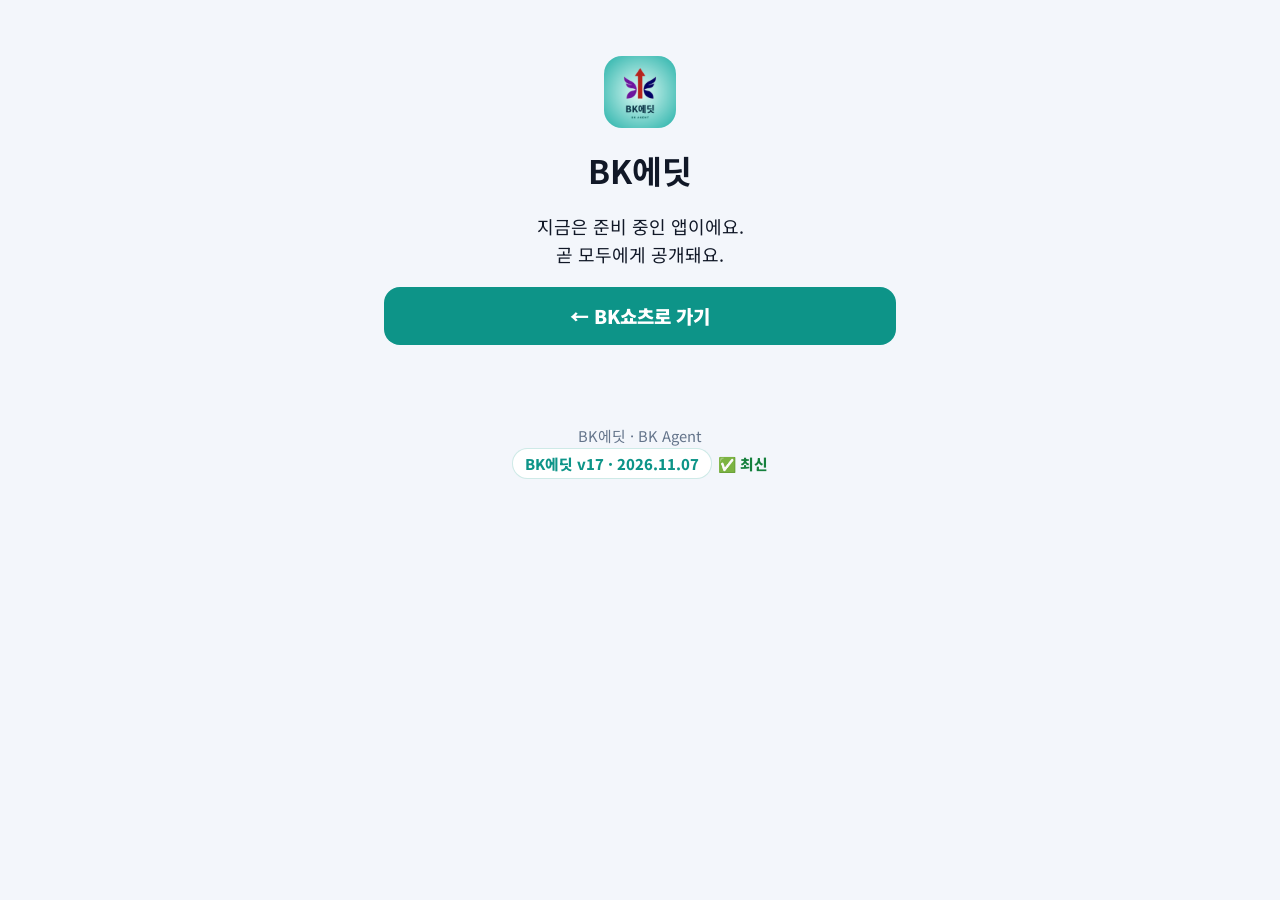
==== index.html @ 19e1c03d "BK에딧 v17: 레퍼런스 요즘 터진 것 · 작은 채널 대박 · 구독자 대비 · 아래 찾기 버튼 · 키는 오른쪽 위 Co-Authored-By: Claude Opus 5.5 <no" ====
<!doctype html>
<html lang="ko">
<head>
<meta charset="utf-8">
<meta name="viewport" content="width=device-width, initial-scale=1, viewport-fit=cover">
<meta name="theme-color" content="#0f9488">
<title>BK에딧</title>
<meta name="description" content="설치 없이 크롬에서 바로 쓰는 웹 영상 편집기 — 편집하기 · 쇼츠 만들기 · 영상 만들기 · 효과 · 자막 · 더빙. 파일은 내 휴대폰에만 있어요.">
<meta property="og:type" content="website">
<meta property="og:site_name" content="BK에딧 · BK Agent">
<meta property="og:title" content="BK에딧 — 설치 없이 크롬에서 바로 쓰는 웹 영상 편집기">
<meta property="og:description" content="편집하기 · 쇼츠 만들기 · 영상 만들기 · 효과 · 자막 · 더빙 — 파일은 내 휴대폰에만">
<meta property="og:url" content="https://bangkeukryul.github.io/bk-edit/">
<meta property="og:image" content="https://bangkeukryul.github.io/bk-edit/og.png">
<meta property="og:image:width" content="1200"><meta property="og:image:height" content="630">
<meta name="twitter:card" content="summary_large_image">
<link rel="manifest" href="manifest.webmanifest">
<link rel="icon" href="icon-192.png" type="image/png">
<link rel="apple-touch-icon" href="apple-touch-icon.png">
<meta name="mobile-web-app-capable" content="yes">
<meta name="apple-mobile-web-app-capable" content="yes">
<link rel="preconnect" href="https://fonts.googleapis.com">
<link rel="preconnect" href="https://fonts.gstatic.com" crossorigin>
<link rel="stylesheet" href="https://fonts.googleapis.com/css2?family=Noto+Sans+KR:wght@400;700;900&family=Black+Han+Sans&family=Jua&family=Gowun+Batang:wght@700&family=Nanum+Pen+Script&family=Gaegu:wght@700&family=Do+Hyeon&display=swap">
<link rel="stylesheet" href="edit.css">
<script>if('serviceWorker' in navigator){var _had=!!navigator.serviceWorker.controller;navigator.serviceWorker.addEventListener('controllerchange',function(){if(_had&&!window._rl){window._rl=1;location.reload()}});window.addEventListener('load',function(){navigator.serviceWorker.register('sw.js',{scope:'./',updateViaCache:'none'}).then(function(r){r.update()}).catch(function(){})})}</script>
<script>/* 🛠 관리자 미리보기 · 약관에 동의한 뒤에만 라이선스 잠금(BK쇼츠 라이선스)을 확인해요. 약관 버전은 terms.js의 TERMS_VER와 같게 */
(function(){var a=false,c=null;try{a=localStorage.getItem('bkAdmin')==='1';c=JSON.parse(localStorage.getItem('bkEditConsent')||'null')}catch(e){}
window.BKE_ADMIN=a;window.BKE_AGREED=!!(c&&c.ver);if(a&&window.BKE_AGREED)window.BK_PROG='shorts';})();</script>
<script src="license.js"></script>
</head>
<body>
<div id="inapp" class="inapp" hidden>⚠️ 지금 <b>앱 안의 브라우저</b>로 열려 있어요. 저장 · 설치가 안 될 수 있어요.<button type="button" id="inappBtn">🌐 크롬으로 열기</button></div>

<!-- 🛠 관리자 전용 안내 -->
<section id="notAdmin" class="page" hidden>
  <div class="hero"><img src="icon-192.png" alt="" width="72" height="72"><h1>BK에딧</h1><p>지금은 준비 중인 앱이에요.<br>곧 모두에게 공개돼요.</p>
  <a class="big pri" href="/bk-shorts/">← BK쇼츠로 가기</a></div>
</section>

<!-- 📜 약관 동의 -->
<section id="consentPage" class="page" hidden><div id="consentBox"></div></section>

<!-- 🏠 첫 화면 -->
<section id="home" class="page" hidden>
  <header class="top"><div class="brand"><img src="icon-192.png" alt="" width="40" height="40"><h1>BK에딧</h1><em>🛠 관리자 미리보기</em></div><a class="ghost" href="/bk-shorts/">BK쇼츠</a></header>
  <p class="lead">무엇을 만들까요?</p>
  <div class="modes">
    <button type="button" class="mode m3" id="newFree"><span class="ic">✂️</span><b>편집하기</b><small>가지고 있는 영상 · 쇼츠를 자르고 붙여 다듬기 · 효과 · 글자 · 더빙</small></button>
    <a class="mode m1" href="shorts/edit.html"><span class="ic">🎵</span><b>쇼츠 만들기</b><small>가지고 있는 사진 · 영상으로 노래 쇼츠 만들기 (1차 편집)</small></a>
    <a class="mode m2" href="video/"><span class="ic">🎬</span><b>영상 만들기</b><small>기사 · 글 · 여러 자료를 넣어 목소리 영상 만들기 (1차 편집)</small></a>
    <a class="mode m4" href="ref.html"><span class="ic">🔎</span><b>레퍼런스 🛠</b><small>잘된 영상 찾기 (유튜브 조회수 순) · 주소 · 후킹 메모 담기 → 영상 만들기에 참고</small></a>
  </div>
  <div class="tabs2"><button type="button" data-t="list" aria-pressed="true">📂 내 프로젝트</button><button type="button" data-t="trash" aria-pressed="false">🗑 휴지통</button></div>
  <div id="projList" class="plist"></div>
  <div class="adminBox">
    <h3>🛠 관리자 메뉴</h3>
    <button type="button" class="big sec" id="driveAll">☁️ 프로젝트 전부 구글 드라이브에 백업</button>
    <label class="big sec filebtn">📂 백업 파일(.bkedit) 열기<input type="file" id="openBackup" accept=".bkedit,application/octet-stream"></label>
    <button type="button" class="big sec" id="reSend">💬 약관 동의 확인 글 다시 보내기</button>
    <button type="button" class="big sec" id="showTerms">📜 이용약관 보기</button>
    <p class="muted small">☁️ 구글 드라이브 백업: 버튼 → 공유 화면에서 <b>Drive</b> → <b>BK백업</b> 폴더 고르기 → 업로드.</p>
    <details class="vbk"><summary>💾 앱 버전 백업 · 관리용 주소</summary>
      <p class="muted small">지금 버전: <b id="adminVer">…</b><br>지금 사이트에 올라가 있는 <b>BK에딧 파일 전체</b>(맨 위 · shorts · video 폴더)를 날짜가 붙은 압축파일 하나로 저장해요. <b>새 파일을 올리기 전에 꼭 한 번</b> 눌러 두세요.</p>
      <label class="ck"><input type="checkbox" id="backupDrive"> ☁️ 바로 구글 드라이브로 보내기 (공유 화면)</label>
      <button type="button" class="big pri" id="backupBtn">💾 지금 버전 백업하기</button>
      <p class="small" id="backupMsg"></p>
      <h4>🔗 관리용 주소 (누르면 복사)</h4>
      <button type="button" class="big sec" data-copy="all">📋 관리용 주소 전체 복사 (카톡 「나와의 채팅」에 저장)</button>
      <div class="two"><button type="button" class="big sec" data-copy="root">① 맨 위 올리기</button><button type="button" class="big sec" data-copy="shorts">② shorts 올리기</button></div>
      <button type="button" class="big sec" data-copy="video">③ video 폴더 올리기 주소</button>
      <p class="small" id="adminCopyMsg"></p>
      <div class="note"><b>🚑 업데이트 후 문제가 생기면 (되돌리기)</b><br>1. 내 파일 → 다운로드에서 문제 생기기 전 날짜의 <b>BK에딧_백업_날짜.zip</b>을 길게 눌러 <b>압축 풀기</b><br>2. 맨 위 파일은 ①, <b>shorts</b> 폴더 안 파일은 ②, <b>video</b> 폴더 안 파일은 ③ 주소에서 choose your files → 모두 선택 → <b>Commit changes</b><br>3. 1~2분 뒤 앱을 닫았다가 두 번 열기</div>
      <button type="button" class="big sec" id="adminOff">🙈 이 휴대폰에서 관리자 메뉴 숨기기</button>
    </details>
  </div>
</section>

<!-- ✂️ 편집 화면 -->
<section id="editor" class="page ed" hidden>
  <header class="etop">
    <button type="button" class="ib" id="edClose" aria-label="내 프로젝트로">←</button>
    <button type="button" class="pname" id="edName">새 프로젝트</button>
    <button type="button" class="ratio" id="edRatio">9:16</button>
    <button type="button" class="exp" id="edExport">💾 만들기</button>
  </header>
  <div class="stage" id="editorStage"><canvas id="pv" width="360" height="640"></canvas></div>
  <div class="ctrl">
    <span class="time"><b id="tNow">0:00.0</b> / <span id="tAll">0:00</span></span>
    <button type="button" class="play" id="edPlay" aria-label="재생">▶</button>
    <div class="ur"><button type="button" class="ib" id="edUndo" aria-label="되돌리기">↩</button><button type="button" class="ib" id="edRedo" aria-label="다시 하기">↪</button></div>
  </div>
  <div class="tlwrap">
    <div class="tl" id="tl"><div class="tlin" id="tlin"></div></div>
    <div class="phead"></div>
    <div class="zoom"><button type="button" id="zOut">－</button><button type="button" id="zIn">＋</button></div>
  </div>
  <nav class="tools" id="tools">
    <button type="button" data-a="add"><span>➕</span>넣기</button>
    <button type="button" data-a="split"><span>✂️</span>분할</button>
    <button type="button" data-a="trim"><span>📐</span>자르기</button>
    <button type="button" data-a="del" class="red"><span>🗑</span>삭제</button>
    <button type="button" data-a="sep"><span>🔊</span>소리 분리</button>
    <button type="button" data-a="audio"><span>🎵</span>오디오</button>
    <button type="button" data-a="fx"><span>✨</span>효과</button>
    <button type="button" data-a="more"><span>⚙️</span>더 보기</button>
  </nav>
  <input type="file" id="addFile" accept="image/*,video/*" multiple hidden>
  <input type="file" id="musFile" accept="audio/*,video/*" hidden>
</section>

<!-- 🎙 더빙 화면 -->
<section id="dub" class="dub" hidden>
  <header class="dtop"><button type="button" class="ib" data-x="close" aria-label="편집으로">←</button><b>🎙 더빙 (영상 보며 녹음)</b></header>
  <div class="dstage" id="dubStage"></div>
  <div class="dbar"><input type="range" id="dubPos" min="0" max="10" step="0.1" value="0" aria-label="녹음 위치"><div class="drow"><span id="dubRange"></span></div>
    <div class="dbtn"><button type="button" data-x="start">▶ 여기서 시작</button><button type="button" data-x="end">■ 여기서 끝</button><button type="button" data-x="noend">끝 없음</button></div></div>
  <div class="dscript" id="dubScript"></div>
  <div class="dctl">
    <button type="button" class="big rec" id="dubGo" data-x="go">● 녹음 시작 (3 · 2 · 1)</button>
    <button type="button" class="big rec" id="dubStop" data-x="stop" hidden>■ 멈추고 넣기</button>
    <div id="dubAfter" class="three" hidden><button type="button" data-x="listen">▶ 같이 들어보기</button><button type="button" data-x="again">🔄 다시 녹음</button><button type="button" data-x="ok" class="ok2">✅ 좋아요</button></div>
    <details class="dset"><summary>⚙️ 대본 · 소리 설정</summary>
      <button type="button" class="big sec" data-x="script">📜 대본 쓰기 / 고치기</button>
      <div id="dubTxtBox" hidden><textarea id="dubTxt" placeholder="읽을 대본을 줄마다 써 넣으세요 · 🎤를 누르고 말하면 글씨로 써져요"></textarea>
        <div style="display:flex;gap:8px;align-items:center;margin-top:6px"><button type="button" class="bkk-mic" id="dubMic">🎤 말로 쓰기</button><small class="muted">한 문장 말하고 쉬면 다음 줄 · 틀린 글자는 손으로 고쳐요</small></div><div class="bkk-live" id="dubLive"></div></div>
      <h4>대본 넘어가는 빠르기</h4><div class="chips" id="dubSpd"></div>
      <h4>녹음하는 동안 영상 원래 소리 <small>(이어폰을 끼면 가장 깨끗해요)</small></h4><div class="chips" id="dubMon"></div>
      <h4>넣은 뒤, 목소리 나올 때 다른 소리(영상 · 음악)</h4><div class="chips" id="dubDuck"></div>
      <div id="dubLvRow"><h4>줄이는 정도</h4><div class="chips" id="dubLv"></div></div>
      <h4>⏱ 녹음 당기기 (휴대폰은 녹음이 조금 늦게 들어가요)</h4><div class="chips" id="dubLat"></div>
    </details>
  </div>
  <div class="dcd" id="dubCd" hidden></div>
</section>

<!-- 아래에서 올라오는 판 -->
<div class="dim" id="dim" hidden></div>
<div class="sheet" id="sheet" hidden><div class="shead"><b id="shTitle"></b><button type="button" class="ok" id="shOk" aria-label="닫기">✓</button></div><div class="sbody" id="shBody"></div></div>
<div class="busy" id="busy" hidden><div><div class="spin"></div><p id="busyMsg">잠시만요…</p><div class="bar"><i id="busyBar"></i></div><button type="button" class="sec" id="busyCancel" hidden>그만하기</button></div></div>
<div class="toast" id="toast" hidden></div>

<footer class="foot" id="bkFoot"><span class="footName">BK에딧 · BK Agent</span>
<!--BKVER--><style>.bkv{text-align:center;margin:0 0 18px;font-size:.82rem;color:#64748b;line-height:1.6}.bkv>.bkv-n{display:inline-block;padding:3px 12px;border-radius:999px;background:#fff;border:1.5px solid #0d948833;color:#0d9488;font-weight:800}.bkv-ok{color:#15803d;font-weight:800;margin-left:6px}.bkv-warn{display:block;color:#b45309;font-weight:800;margin-top:4px}#bkVerUp{display:block;width:auto!important;margin:8px auto 0!important;padding:10px 16px!important;border-radius:12px!important;border:0!important;background:#0d9488!important;color:#fff!important;font-weight:800!important;font-size:.92rem!important}#bkVerLog{text-align:left;margin:12px auto 0;max-width:640px;background:#fff;border:2px dashed #f59e0b;border-radius:14px;padding:10px 14px;color:#334155}#bkVerLog summary{cursor:pointer;font-weight:800;color:#92400e}.bkv-e{border-top:1px solid #f1f5f9;padding:8px 0 2px;margin-top:8px}.bkv-e b{color:#0d9488}.bkv-e span{color:#94a3b8;font-size:.78rem}.bkv-e ul{margin:4px 0 0;padding-left:18px}.bkv-e li{margin:2px 0}.bkv-new b{background:#fef3c7;padding:0 6px;border-radius:6px}</style><div class="bkv" id="bkVer"><span class="bkv-n">BK에딧 v17 · 2026.11.07</span><span id="bkVerSt"></span><details id="bkVerLog" hidden></details></div><script>(function(){var V={"v": "17", "prefix": "bk-editapp-", "always": false, "log": [["17", "2026.11.07", ["🔥 「요즘 터진 것」(최근 1주 · 하루 조회수 순) · 🐣 「작은 채널 대박」 한 번에 맞추기 단추", "↕ 순서에 🚀 하루 조회수 순 · 🔥 구독자 대비 터진 순 추가 · 결과에 👥 구독자 · 🔥 구독자의 몇 배 · 📈 하루 조회수 표시", "🔧 더 좁히기 → 📺 채널 크기 (구독자 10만 · 1만 이하)", "🔎 조건 맨 아래에 크고 색 있는 「이 조건으로 찾기」 버튼 · 🔑 검색 키 바꾸기는 오른쪽 위 작은 열쇠로", "🌏 레퍼런스 찾기에 「나라」 추가: 🇰🇷 한국만(제목 한글 · 한국어 영상만 보여 줘요) · 모두 · 🌍 외국만", "🔑 검색 키를 바꾸면 🔋 남은 점수가 10,000점부터 다시 세져요 (키마다 따로)", "🔋 레퍼런스: 키 잠금 등으로 검색이 막혔을 때는 남은 점수를 줄이지 않아요 (구글이 검색을 받아 준 뒤에만 세기)"]], ["16", "2026.11.06", ["🔎 레퍼런스 (첫 화면 4번째 · 🛠): 유튜브에서 잘된 영상 찾기 — 쇼츠만 · 기간 · 최소 조회수(10만 · 100만 · 1000만) · 조회수 많은 순 · 앱 안에서 ▶ 보기 · 📌 담기", "🔑 유튜브 검색 키는 이 휴대폰에만 저장 (하루 약 100번 무료) · 틱톡 · 인스타는 검색어로 그 앱 열기", "📌 내 레퍼런스: 주소 붙여넣기로 담기 · 🪝 후킹 · 💬 자막 · 🎵 음악 등 메모 · 🎬 이걸로 만들기 → 영상 만들기 「참고 영상」에 링크 · 메모가 들어가요", "🔋 오늘 남은 무료 점수 막대 (남은 점수 · 검색 횟수 · 더 할 수 있는 횟수) · 버튼에 쓰는 점수 표시 · 많이 쓰면 알림", "🔎 결과는 10개씩 · 아래 1 · 2 · 3 쪽 넘기기 (점수 안 듦) · 조건에 맞는 게 적으면 한 번만 더 자동으로 찾기", "▶ 그림 · 제목을 누르면 바로 재생 · 「↗ 유튜브」 한 번에 유튜브로", "🎯 사람 따라가기 (✨ 효과 → 글자 · 스티커 · 가리기): 사람을 네모로 고르면 글자 · 스티커 · 모자이크가 그 사람을 따라다녀요 · 놓치면 「여기서 다시 잡기」"]], ["15", "2026.11.06", ["🎬 영상 만들기 주제 줄: 주제는 위 한 줄 · 「✏️ 주제 바꾸기」 「🔄 새로 시작」 버튼은 같은 크기로 나란히", "🧹 자료 메모 지우기 버튼 추가", "🔄 새로 시작하면 자료 메모 · 쓰던 내용(지난번에 쓰던 내용이 있어요)까지 확실히 지우기"]], ["14", "2026.11.06", ["📂 내 프로젝트 더 보기 판: 한 쪽에 10개씩 · 아래 1 · 2 · 3 쪽 번호로 넘기기 (찾기도 함께)", "🎵 쇼츠 만들기 ➕ 자료 넣기를 영상 만들기처럼 4가지만: 📷 사진 · 영상 / 📁 내 파일 / 📥 내 보관함 / ✍️ 글 넣기"]], ["13", "2026.11.06", ["📂 내 프로젝트는 4개만 보이고, 나머지는 「📂 나머지 N개 더 보기 ▸」 판에서 (이름으로 찾기 · 열기 · 🗑)", "🎵 쇼츠 만들기 첫 화면: 「어떤 영상」 · 「화면」을 옆으로 밀지 않고 한 줄 + 바꾸기 ▸ → 고르기 판"]], ["12", "2026.11.06", ["📏 영상 만들기 세로 길이 줄이기 — 분량 · 장면 길이 · 자막 위치 등은 제목 위 · 버튼은 가로 한 줄 · 안내는 한 줄 (「30초 = 8초 × 4장면 · 대본 약 200자」)", "🎵 배경음악 · 💬 자막 스타일 · 🎨 화면 스타일은 「지금 고른 것 한 줄 + 바꾸기 ▸」 → 아래에서 올라오는 판에서 고르기", "꾸미기에서 쓰지 않는 채널 이름 띠 · 출처 칸 숨기기"]], ["11", "2026.11.06", ["🔄 영상 만들기 「새로 시작」 — 예전 주제 · 자료 · 자료 메모 · AI 답 · 대본 · 장면 카드 · 장면 사진 · 넣은 영상 · 목소리를 한 번에 지우고 새 자료로 시작 (첫 화면 · 대본 탭 · ⋮ 메뉴)", "보관함 · 화면 스타일 · 장면 길이 · 분량 · 라이선스는 그대로"]], ["10", "2026.11.06", ["↗ Flow 열기: BK에딧 안의 작은 창이 아니라 크롬 앱으로 따로 열려요 → 화면 나누기(Flow 위 · BK에딧 아래)가 돼요", "📷 화면 스타일 기본을 실사로 — 이미지 프롬프트가 「진짜 사진처럼 · 그림 · 만화 · 3D 아님」으로 시작해요 · 대본 탭에서 스타일을 바꿀 수 있어요"]], ["9", "2026.11.06", ["⏱ 장면 길이에 15초 · 30초(Kling) 추가 — 「60초 = 30초 × 2장면」처럼 나누고, 요청서가 한 장면 안에서 여러 동작 · 대사가 이어지게 써 달라고 해요", "15 · 30초를 고르면 영상 AI가 Kling으로 바뀌고 「↗ Kling 열기」 버튼이 돼요 (8초 이하는 Flow)"]], ["8", "2026.11.06", ["🎞 영상 클립 탭을 「장면 보드」로 새로 — 장면 카드마다 대사 · 설명 · 사진 · 📋 이미지 프롬프트 · 📋 영상 프롬프트+대사 · ✅ 복사 표시", "↗ Flow 열기(크롬 새 창) + 화면 나누기 안내(Flow 위 · BK에딧 아래) + 큰 「📋 다음 복사」(기준 이미지 → 장면 이미지 → 장면 영상 순서)", "📥 내려받은 장면 사진 · 영상을 한꺼번에 가져오기 — 내려받은 순서대로 장면에 들어가고 보관함에도 담겨요 · 🖼 사진 복사(Flow에 붙여넣기)", "🛠 더 보기: 🧩 스토리보드 한 장 칸 나누기 · 클립보드에 차례로 담기 · 영상 AI · 화면 스타일", "AI 요청서: 장면마다 이미지 프롬프트 · 영상(움직임) 프롬프트 · 대사 + 기준 이미지 · 정리하면 영상 클립 탭으로 바로", "출처 · 확인 필요 경고 빼기 · 클립이 없을 땐 위 미리보기를 작게"]], ["7", "2026.11.06", ["🎬 영상 만들기 순서를 장면 중심으로: 대본·장면 → 영상 클립 → 소리 → 꾸미기 → 만들기", "📝 대본·장면: 분량 + 장면 길이(6 · 8 · 10초)를 고르면 「60초 = 8초 × 8장면」 · AI가 장면마다 대사 · 화면 설명 · 영상 프롬프트를 줘요 → 정리하기 한 번에 대본 + 장면 카드", "🎞 영상 클립: 장면 카드마다 프롬프트 복사(🗣 대사 포함 복사도) → Flow에서 만든 클립 넣기 · 여러 개 한꺼번에", "🔊 소리: 🎬 Flow 소리 그대로 / 🎙 내 목소리로 더빙 / 🔀 섞기(클립 소리 작게) · 내 목소리 등록은 ⚙️ 더 보기 안으로", "🎞 참고 영상(선택): 영상 · 링크 · 따라 할 점 → 요청서에 「형식만 참고 · 새로 만들기」 · 장면 모아보기 그림도 함께 보내기"]], ["6", "2026.11.06", ["🎬 영상 만들기 첫 화면: ① 「➕ 주제 고르기」(주제가 한눈에 · ✍️ 직접 입력하기) → ② 「➕ 자료 넣기」 → ✅ 선택 완료", "➕ 자료 넣기는 4가지만: 📷 사진 · 영상 / 📁 내 파일 / 📥 내 보관함 / ✍️ 글 넣기", "대본 탭: 📎 넣은 자료(사진 · 글) 보여 주기 → ⏱ 몇 초짜리로 → 🤖 AI에게 보내기 (요청서 + 사진을 공유 화면으로 한 번에)", "대본 탭에서 소재 · 분량 중복 · 채널 이름 · 첫 인사 · 출처 · 좋아요와 구독 빼기"]], ["5", "2026.11.06", ["🔧 업데이트 뒤 약관 동의 화면이 계속 다시 나오던 문제 고침 — 한 번 동의하면 바로 시작돼요 (약관 내용이 바뀔 때만 한 번 다시 물어봐요)", "🔧 업데이트할 때 새 파일과 예전 파일이 섞이지 않게 (항상 새 파일 확인)"]], ["4", "2026.11.06", ["➕ 넣기: 📷 갤러리 · 📁 내 파일 · 📥 내 보관함 중에서 고르기 · 고르면 「📥 보관함에도 담아 둘까요?」 (다음부터 묻지 않기 · ⚙️ 더 보기에서 바꾸기) · 보관함에서 빼기", "🔗 카톡 · 문자로 주소를 보내면 BK에딧 아이콘 · 소개 · QR이 들어간 그림 카드가 떠요","🎤 말로 쓰기: 더빙 대본 · 영상 만들기 대본 · 글 넣기에서 말하면 글씨로 써져요 (약관에 안내 추가 → 한 번 다시 동의)", "🎵 쇼츠 만들기 · 🎬 영상 만들기 첫 화면을 단순하게 — 미리보기 없이 「어떤 영상」 + 큰 「➕ 자료 넣기」(사진 · 영상 · 📰 스크랩 · ✍️ 글 · 😂 웃긴 말 · 🎵 노래) + 「✅ 선택 완료」", "✍️ 글 넣기: 자막으로 · 글 화면으로 / 😂 웃긴 말: 줄마다 예능 자막 / 📰 스크랩: 전체 보이기로", "편집 화면은 BK에딧 편집하기처럼 — 위 한 줄 · 작은 미리보기 · 큰 글씨 · 큰 버튼 (기능은 그대로)"]], ["3", "2026.11.06", ["🛠 관리자 메뉴에 💾 지금 버전 백업하기 — 사이트에 올라간 BK에딧 파일 전체(맨 위 · shorts · video)를 날짜 붙은 zip으로 저장 · 구글 드라이브로 바로 보내기 · 되돌리는 방법 안내", "🔗 관리용 주소(올리기 주소 3개 · 저장소 · 관리자 켜기) 누르면 복사", "맨 아래 「BK에딧 · BK Agent」를 3초 안에 7번 누르면 관리자 메뉴 켜기 · 끄기"]], ["2", "2026.11.06", ["🏠 첫 화면 순서 · 이름: ✂️ 편집하기 → 🎵 쇼츠 만들기 → 🎬 영상 만들기", "🎵 쇼츠 만들기 · 🎬 영상 만들기를 BK에딧 안에 따로 (1차 편집) — BK쇼츠 · BK영상 앱과 저장 공간도 따로라 서로 덮어쓰지 않아요", "🎵 쇼츠 만들기 시작: ① 사진 · 동영상 먼저 넣기 → ② 어떤 영상 → 「✅ 선택 완료 → 편집하기」", "✂️ 1차 편집 다 하면 「최종 편집하러 가기」 → BK에딧 편집하기로 바로 (다시 보내면 「영상만 바꾸기」 · 효과 · 글자는 그대로)", "✨ 효과: 🔤 글자 13가지 · 😀 스티커 · 화면 효과 · 🎨 색감 · 🔀 장면 전환 · 🔔 효과음 · 🫥 모자이크 (화면에서 끌어 옮기기)", "🎙 더빙 화면: 위에 영상 · 구간 막대 · 가운데 대본(노랗게 표시) · 영상과 녹음이 같이 시작 · 녹음 당기기 보정", "🔉 목소리 나올 때 다른 소리: 그대로 · 줄이기 · 끄기 · 영상 소리 전부 끄기", "◁ 뒤로 가기 · ← : 고친 것이 있으면 「저장하고 나가기 / 저장 안 하고 나가기 / 계속 편집」 물어보기 · 첫 화면에서는 「끌까요?」"]], ["1", "2026.11.06", ["🛠 BK에딧 처음 만듦 (관리자 미리보기) — 🎵 노래 쇼츠 · 🎙 목소리 영상 · ✂️ 자유 편집을 한 앱에서", "📜 이용약관 동의 화면 — 모두 동의 · [필수] 이용약관 · [필수] 동의 기록 보관 · 확인 코드 · 💬 동의 확인 글 보내기", "✂️ 자유 편집: 크고 단순한 화면 · 아래 큰 버튼(분할 · 자르기 · 삭제 · 소리 분리 · 오디오 · 글자) · 되돌리기", "🔊 영상 소리 분리 · 🎧 소리 추출(WAV 저장) · 🎙 녹음(대본 띄우기) · 🎵 음악 넣기", "📂 내 프로젝트 여러 개 · 🗑 휴지통 · 💾 백업 파일(.bkedit) 저장 · 열기 · ☁️ 구글 드라이브로 백업", "📱 화면 비율 바로 바꾸기(세로 · 가로 · 정사각) · 💾 MP4 영상 만들기"]]]};
function $(i){return document.getElementById(i)}
var adm=function(){try{return V.always||localStorage.getItem('bkAdmin')==='1'}catch(e){return !!V.always}};
var box=$('bkVer'),st=$('bkVerSt'),lg=$('bkVerLog');
function esc(s){return String(s).replace(/[&<>"]/g,function(c){return{'&':'&amp;','<':'&lt;','>':'&gt;','"':'&quot;'}[c]})}
lg.innerHTML='<summary>🛠 업데이트 기록 (관리자만 보여요)</summary>'+V.log.map(function(e,i){return '<div class="bkv-e'+(i?'':' bkv-new')+'"><b>v'+esc(e[0])+'</b> <span>'+esc(e[1])+(i?'':' · 지금 버전')+'</span><ul>'+e[2].map(function(x){return '<li>'+esc(x)+'</li>'}).join('')+'</ul></div>'}).join('');
function showLog(){lg.hidden=!adm()}
showLog();window.addEventListener('load',showLog);var f=$('bkFoot');if(f)f.addEventListener('click',function(){setTimeout(showLog,300)});
if(!navigator.onLine||!window.fetch)return;
fetch('sw.js?v='+Date.now(),{cache:'no-store'}).then(function(r){return r.ok?r.text():''}).then(function(t){
 var m=t.match(/-v(\d+)['"]/);if(!m)return;var s=+m[1],me=+V.v;
 if(s===me){st.textContent='✅ 최신';st.className='bkv-ok';return}
 if(s>me){st.innerHTML='<button type="button" id="bkVerUp">🔄 새 버전 v'+s+' 있어요 · 눌러서 업데이트</button>';
  $('bkVerUp').addEventListener('click',function(){this.textContent='⏳ 업데이트 중…';
   var p=[];try{p.push(caches.keys().then(function(ks){return Promise.all(ks.filter(function(k){return k.indexOf(V.prefix)===0}).map(function(k){return caches.delete(k)}))}))}catch(e){}
   if(navigator.serviceWorker)p.push(navigator.serviceWorker.getRegistration().then(function(g){return g&&g.update()}).catch(function(){}));
   Promise.all(p).then(function(){location.reload()},function(){location.reload()})});return}
 if(adm()){st.textContent='⚠️ sw.js가 v'+s+'예요 (화면은 v'+me+') · sw.js도 올려 주세요';st.className='bkv-warn'}
}).catch(function(){});
})();</script><!--/BKVER-->
</footer>
<script src="mp4mux.js"></script>
<script src="terms.js"></script>
<script>window.BKE_BASE="";</script>
<script src="fx.js"></script>
<script src="shorts/lib.js"></script>
<script src="bkkit.js"></script>
<script src="edit.js"></script>
<script src="admin.js"></script>
</body>
</html>
---- edit.css ----
/* BK스토리 — 크고 단순하게 (휴대폰 360~412px 기준) */
:root{--pri:#0d9488;--pri2:#7c3aed;--ink:#111827;--mut:#64748b;--bg:#f3f6fb;--card:#fff;--line:#dbe3ef;--red:#dc2626;--ed:#111318;--ed2:#1c2029}
*{box-sizing:border-box}
html,body{margin:0;background:var(--bg);color:var(--ink);font:18px/1.55 "Noto Sans KR",system-ui,-apple-system,"Apple SD Gothic Neo",sans-serif;-webkit-text-size-adjust:100%}
body{padding-bottom:env(safe-area-inset-bottom)}
button,input,select,textarea{font:inherit;color:inherit}
button{cursor:pointer;-webkit-tap-highlight-color:transparent}
[hidden]{display:none!important}
.muted{color:var(--mut)}.small{font-size:.86rem}.mono{font-family:ui-monospace,Menlo,monospace;letter-spacing:.04em}
.page{max-width:560px;margin:0 auto;padding:16px}
.inapp{position:sticky;top:0;z-index:50;background:#fef3c7;border-bottom:2px solid #f59e0b;padding:10px 16px;font-weight:700;color:#78350f;font-size:.95rem}
.inapp button{display:block;width:100%;margin-top:6px;padding:12px;border:0;border-radius:12px;background:#174782;color:#fff;font-weight:900}

/* 버튼 */
.big{display:block;width:100%;min-height:58px;margin:10px 0 0;padding:14px 16px;border-radius:16px;border:0;font-weight:900;font-size:1.05rem;text-align:center;text-decoration:none}
.pri{background:var(--pri);color:#fff}
.sec{background:#e8eef8;color:#174782}
.kk{background:#fee500;color:#191919}
.big:disabled{opacity:.45}
.ghost{white-space:nowrap;padding:10px 14px;border-radius:999px;border:1.5px solid var(--line);background:#fff;color:#174782;font-weight:800;text-decoration:none;font-size:.9rem}
.link{border:0;background:none;color:var(--mut);text-decoration:underline;font-size:.9rem;padding:6px}
.filebtn{position:relative;overflow:hidden;cursor:pointer}
.filebtn input{position:absolute;inset:0;opacity:0;cursor:pointer}
.ok{color:#059669;font-weight:800;text-align:center;min-height:1.4em}

/* 첫 화면 */
.hero{text-align:center;padding:40px 8px}.hero img{border-radius:18px}.hero h1{margin:10px 0 4px;font-size:1.8rem}
.top{display:flex;align-items:center;justify-content:space-between;gap:8px}
.brand{display:flex;align-items:center;gap:8px;flex-wrap:wrap}.brand img{border-radius:10px}
.brand h1{margin:0;font-size:1.5rem;font-weight:900}.brand em{font-style:normal;font-size:.72rem;background:#fef3c7;color:#92400e;border-radius:999px;padding:2px 8px;font-weight:800}
.lead{font-size:1.25rem;font-weight:900;margin:18px 0 8px}
.modes{display:grid;gap:10px}
.mode{display:grid;grid-template-columns:62px 1fr;grid-template-rows:auto auto;align-items:center;column-gap:10px;padding:16px;border-radius:20px;border:0;text-align:left;text-decoration:none;color:#fff;min-height:96px;box-shadow:0 6px 18px #0d948822}
.mode .ic{grid-row:1/3;font-size:2.3rem;text-align:center}
.mode b{font-size:1.3rem}.mode small{opacity:.92;font-size:.92rem;line-height:1.4}
.m1{background:linear-gradient(135deg,#ec4899,#f97316)}.m2{background:linear-gradient(135deg,#0ea5e9,#0d9488)}.m3{background:linear-gradient(135deg,#14b8a6,#0e7490)}
.tabs2{display:grid;grid-template-columns:1fr 1fr;gap:8px;margin:22px 0 6px}
.tabs2 button{min-height:52px;border-radius:14px;border:1.5px solid var(--line);background:#fff;font-weight:900;color:#174782}
.tabs2 button[aria-pressed=true]{background:#174782;color:#fff;border-color:#174782}
.plist{display:grid;gap:10px}
.pc{display:grid;grid-template-columns:84px 1fr;gap:12px;align-items:center;background:var(--card);border:1px solid var(--line);border-radius:18px;padding:10px}
.pc .th{width:84px;height:84px;border-radius:14px;background:#0f172a center/cover no-repeat;position:relative}
.pc .th i{position:absolute;right:4px;bottom:4px;background:#000a;color:#fff;font-style:normal;font-size:.72rem;padding:0 6px;border-radius:6px}
.pc h3{margin:0;font-size:1.08rem;word-break:break-all}.pc p{margin:2px 0 6px;color:var(--mut);font-size:.84rem}
.pc .acts{display:flex;flex-wrap:wrap;gap:6px}
.pc .acts button{min-height:42px;padding:6px 12px;border-radius:12px;border:0;background:#e8eef8;color:#174782;font-weight:800;font-size:.9rem}
.pc .acts .pri{background:var(--pri);color:#fff}.pc .acts .red{background:#fff1f2;color:var(--red)}
.empty{text-align:center;color:var(--mut);padding:24px 8px;background:#fff;border:1.5px dashed var(--line);border-radius:18px}
.adminBox{margin-top:26px;padding:14px;border:2px dashed #f59e0b;border-radius:18px;background:#fffbeb}
.adminBox h3{margin:0 0 4px}
.foot{text-align:center;color:var(--mut);font-size:.82rem;padding:24px 12px 30px}

/* 약관 */
.consent h2{font-size:1.5rem;margin:8px 0 4px}
.ck{display:flex;align-items:center;gap:10px;min-height:52px;font-weight:700}
.ck input{width:26px;height:26px;accent-color:var(--pri);flex:none}
.ck.all{background:#fff;border:2px solid var(--pri);border-radius:16px;padding:6px 14px;margin:14px 0 6px;font-size:1.1rem}
.ckrow{display:flex;align-items:center;justify-content:space-between;gap:6px;border-bottom:1px solid var(--line);padding:0 4px}
.req{color:var(--pri);font-weight:900}
.tbox{max-height:300px;overflow:auto;background:#f8fafc;border:1px solid var(--line);border-radius:14px;padding:6px 14px;margin:6px 0;font-size:.92rem}
.tdoc h4{margin:8px 0}.tdoc h4 small{color:var(--mut);font-weight:600}.tdoc p{margin:8px 0}
.field{display:block;font-weight:800;margin:16px 0 6px}.field small{color:var(--mut);font-weight:600}
input[type=text],input[type=number],textarea,select{width:100%;min-height:54px;padding:12px 14px;border:1.5px solid var(--line);border-radius:14px;background:#fff;font-size:1.05rem}
textarea{min-height:110px;resize:vertical}
.cbox{background:#fff;border:2px solid #86efac;border-radius:16px;padding:12px 14px;margin:12px 0;line-height:1.9}

/* ═════ 편집 화면 (어두운 바탕) ═════ */
.ed{max-width:none;padding:0;background:var(--ed);color:#fff;height:100vh;height:100dvh;display:flex;flex-direction:column;overflow:hidden}
.ed>*{flex:none}
body.editing{background:var(--ed)}body.editing .foot{display:none}
.etop{display:grid;grid-template-columns:52px 1fr auto auto;gap:8px;align-items:center;padding:8px 10px;padding-top:calc(8px + env(safe-area-inset-top))}
.ib{min-width:52px;min-height:52px;border-radius:14px;border:0;background:var(--ed2);color:#fff;font-size:1.35rem;font-weight:900}
.ib:disabled{opacity:.35}
.pname{min-height:52px;border:0;background:none;color:#fff;font-weight:900;font-size:1.05rem;text-align:left;overflow:hidden;text-overflow:ellipsis;white-space:nowrap}
.ratio{min-height:46px;padding:0 12px;border-radius:12px;border:1.5px solid #475569;background:none;color:#fff;font-weight:900}
.exp{min-height:52px;padding:0 16px;border-radius:999px;border:0;background:var(--pri);color:#fff;font-weight:900;box-shadow:0 0 18px #0d948877}
.ed>.stage{flex:1 1 0;min-height:120px;display:flex;align-items:center;justify-content:center;padding:4px 10px;overflow:hidden}
.stage canvas{max-width:100%;max-height:100%;background:#000;border-radius:6px;box-shadow:0 0 0 1px #334155}
.ctrl{display:grid;grid-template-columns:1fr auto 1fr;align-items:center;gap:8px;padding:6px 12px;background:#f3f6fb;color:var(--ink)}
.ctrl .time{font-size:1rem;color:var(--mut)}.ctrl .time b{color:var(--ink);font-size:1.15rem}
.ctrl .play{width:66px;height:66px;border-radius:50%;border:0;background:#111827;color:#fff;font-size:1.7rem}
.ctrl .ur{justify-self:end;display:flex;gap:6px}
.ctrl .ib{background:#e2e8f0;color:#111827;min-width:50px;min-height:50px}
.tlwrap{position:relative;background:#f3f6fb;color:var(--ink);border-top:1px solid #e2e8f0}
.tl{overflow-x:auto;overflow-y:hidden;-webkit-overflow-scrolling:touch;scrollbar-width:none;padding:26px 0 8px}
.tl::-webkit-scrollbar{display:none}
.tlin{position:relative;height:176px}
.ruler{position:absolute;top:-22px;height:20px;font-size:.72rem;color:#94a3b8;white-space:nowrap}
.trk{position:absolute;left:0;height:0}
.it{position:absolute;border-radius:10px;overflow:hidden;border:2px solid transparent;display:flex;align-items:center;padding:0 8px;font-size:.82rem;font-weight:800;white-space:nowrap;touch-action:pan-x}
.it.v{top:0;height:58px;background:#334155 left center/auto 100% repeat-x;color:#fff;text-shadow:0 1px 2px #000}
.it.v .tag{background:#000a;border-radius:6px;padding:0 6px}
.it.v.muted::after{content:'🔇';position:absolute;right:6px;top:4px}
.it.a{top:64px;height:34px;background:#bbf7d0;color:#14532d;border-color:#86efac}
.it.a.rec{background:#fecaca;color:#7f1d1d;border-color:#fca5a5}
.it.a.mus{background:#ddd6fe;color:#3b0764;border-color:#c4b5fd}
.it.t{top:104px;height:30px;background:#fde68a;color:#78350f;border-color:#fcd34d}
.it.sel{border-color:var(--pri)!important;box-shadow:0 0 0 3px #0d948866}
.lane{position:absolute;left:0;font-size:.72rem;color:#94a3b8}
.phead{position:absolute;left:50%;top:6px;bottom:0;width:3px;margin-left:-1.5px;background:var(--pri);pointer-events:none;border-radius:2px}
.phead::before{content:'';position:absolute;top:-2px;left:-7px;width:17px;height:17px;border-radius:50%;background:var(--pri)}
.zoom{position:absolute;right:8px;top:4px;display:flex;gap:4px}
.zoom button{width:36px;height:30px;border-radius:8px;border:1px solid var(--line);background:#fff;font-weight:900;color:#334155}
.tools{display:grid;grid-template-columns:repeat(4,1fr);gap:4px;padding:6px 6px calc(8px + env(safe-area-inset-bottom));background:#fff;border-top:1px solid #e2e8f0}
.tools button{display:flex;flex-direction:column;align-items:center;justify-content:center;gap:2px;min-height:66px;border:0;border-radius:14px;background:none;color:#1f2937;font-weight:800;font-size:.86rem}
.tools button span{font-size:1.55rem;line-height:1}
.tools button:active{background:#eef2ff}
.tools .red{color:var(--red)}
.tools button:disabled{opacity:.3}

/* 판 (아래에서 올라옴) */
.dim{position:fixed;inset:0;background:#0006;z-index:60}
.sheet{position:fixed;left:0;right:0;bottom:0;z-index:61;max-height:78vh;display:flex;flex-direction:column;background:#fff;color:var(--ink);border-radius:24px 24px 0 0;box-shadow:0 -8px 30px #0003;padding-bottom:env(safe-area-inset-bottom)}
.shead{display:flex;align-items:center;justify-content:space-between;padding:14px 16px 8px;border-bottom:1px solid #eef2f7}
.shead b{font-size:1.25rem}
.shead .ok{width:52px;height:52px;border-radius:50%;border:0;background:#eef2f7;font-size:1.4rem;color:var(--ink);min-height:0}
.sbody{overflow:auto;padding:8px 16px 18px}
.sbody h4{margin:14px 0 6px;font-size:1rem}
.chips{display:flex;flex-wrap:wrap;gap:8px}
.chips button{min-height:48px;padding:8px 14px;border-radius:999px;border:1.5px solid var(--line);background:#fff;font-weight:800;color:#174782}
.chips button[aria-pressed=true]{background:#174782;color:#fff;border-color:#174782}
.two{display:grid;grid-template-columns:1fr 1fr;gap:8px}.two .big{margin-top:8px}
.rng{display:grid;grid-template-columns:1fr 64px;gap:10px;align-items:center}
.rng input{width:100%;height:36px;accent-color:var(--pri)}
.note{background:#f8fafc;border:1px solid var(--line);border-radius:14px;padding:10px 12px;color:#475569;font-size:.9rem;margin-top:10px}
.row2{display:flex;align-items:center;justify-content:space-between;gap:10px;padding:10px 0;border-bottom:1px solid #f1f5f9}
.row2 .big{width:auto;min-height:48px;margin:0;padding:8px 14px}
.cd{font-size:4.5rem;font-weight:900;text-align:center;color:var(--red)}
.prompter{position:fixed;left:0;right:0;top:0;height:42vh;z-index:70;background:#000d;color:#fff;overflow:hidden;font-size:1.7rem;line-height:1.7;font-weight:700;padding:0 20px}
.prompter div{position:absolute;left:20px;right:20px;white-space:pre-wrap}

/* 기다림 · 알림 */
.busy{position:fixed;inset:0;z-index:80;background:#000a;display:flex;align-items:center;justify-content:center;padding:20px}
.busy>div{background:#fff;color:var(--ink);border-radius:22px;padding:22px;width:min(360px,100%);text-align:center}
.busy p{font-weight:800;margin:10px 0}
.spin{width:44px;height:44px;margin:0 auto;border:5px solid #dbeafe;border-top-color:var(--pri);border-radius:50%;animation:sp 1s linear infinite}
@keyframes sp{to{transform:rotate(360deg)}}
.bar{height:10px;background:#e2e8f0;border-radius:999px;overflow:hidden}.bar i{display:block;height:100%;width:0;background:var(--pri)}
.busy .sec{margin-top:12px;min-height:48px;width:100%;border:0;border-radius:14px;font-weight:800}
.toast{position:fixed;left:50%;bottom:110px;transform:translateX(-50%);z-index:90;background:#111827;color:#fff;padding:12px 18px;border-radius:14px;font-weight:800;max-width:90vw;text-align:center;box-shadow:0 8px 24px #0004}
.it.a.sel,.it.t.sel{touch-action:none}

.it.f{top:140px;height:30px;background:#ede9fe;color:#4c1d95;border-color:#c4b5fd}
.it.f.sfx{background:#fee2e2;color:#7f1d1d;border-color:#fca5a5}.it.f.mos{background:#e2e8f0;color:#1e293b;border-color:#94a3b8}
.it.f.sel{touch-action:none}
.ctrl .play{width:58px;height:58px;font-size:1.5rem}
.fxtabs{display:flex;gap:6px;overflow-x:auto;padding:4px 0 8px;scrollbar-width:none}.fxtabs::-webkit-scrollbar{display:none}
.fxtabs button{flex:none;min-height:44px;padding:6px 12px;border-radius:999px;border:1.5px solid var(--line);background:#fff;font-weight:900;color:#174782}
.fxtabs button[aria-pressed=true]{background:#0d9488;color:#fff;border-color:#0d9488}
.grid4{display:grid;grid-template-columns:repeat(4,1fr);gap:6px}.grid4 button,.grid3 button{min-height:52px;border-radius:12px;border:1.5px solid var(--line);background:#fff;font-weight:800;font-size:.9rem;padding:4px}
.grid3{display:grid;grid-template-columns:repeat(3,1fr);gap:6px}
.emo{display:grid;grid-template-columns:repeat(8,1fr);gap:4px}.emo button{min-height:44px;font-size:1.5rem;border:0;background:#f1f5f9;border-radius:10px}
.grid4 button[aria-pressed=true],.grid3 button[aria-pressed=true]{background:#0d9488;color:#fff;border-color:#0d9488}
.sfxrow{display:grid;grid-template-columns:52px 1fr 64px;gap:8px;align-items:center;padding:6px 0;border-bottom:1px solid #f1f5f9}
.sfxrow button{min-height:46px;border-radius:12px;border:0;background:#e8eef8;font-weight:900;color:#174782}.sfxrow .add{background:#0d9488;color:#fff}

/* 🎙 더빙 화면 */
.dub{position:fixed;inset:0;z-index:55;background:var(--ed);color:#fff;display:flex;flex-direction:column;overflow:hidden}
.dub>*{flex:none}.dtop{display:flex;align-items:center;gap:10px;padding:8px 10px;padding-top:calc(8px + env(safe-area-inset-top))}.dtop b{font-size:1.1rem}
.dstage{flex:1 1 0;min-height:110px;display:flex;align-items:center;justify-content:center;padding:2px 10px;overflow:hidden}
.dstage canvas{max-width:100%;max-height:100%;background:#000;border-radius:6px}
.dbar{background:#f3f6fb;color:var(--ink);padding:8px 12px 6px}.dbar input{width:100%;height:34px;accent-color:#dc2626}
.drow{font-weight:800;font-size:.92rem;color:#334155;text-align:center}
.dbtn{display:grid;grid-template-columns:1fr 1fr auto;gap:6px;margin-top:6px}.dbtn button{min-height:46px;border-radius:12px;border:1.5px solid var(--line);background:#fff;font-weight:900;color:#174782;padding:0 10px}
.dscript{height:22vh;min-height:96px;overflow-y:auto;background:#0b0d12;padding:10px 16px;font-size:1.35rem;line-height:1.6;font-weight:800;scroll-behavior:smooth}
.dscript .dl{opacity:.5;padding:2px 0}.dscript .dl.on{opacity:1;color:#fde047}.dscript .muted{color:#94a3b8;font-size:1rem;opacity:1}
.dctl{background:#fff;color:var(--ink);padding:6px 12px calc(10px + env(safe-area-inset-bottom));max-height:42vh;overflow:auto}
.dctl .rec{background:#dc2626;color:#fff;margin-top:4px}
.three{display:grid;grid-template-columns:1fr 1fr 1fr;gap:6px;margin-top:4px}.three button{min-height:56px;border-radius:14px;border:0;background:#e8eef8;font-weight:900;color:#174782}.three .ok2{background:#0d9488;color:#fff}
.dset{margin-top:8px}.dset summary{font-weight:900;padding:8px 0;cursor:pointer}
.dcd{position:fixed;inset:0;z-index:70;display:flex;align-items:center;justify-content:center;font-size:7rem;font-weight:900;color:#fff;background:#0007;text-shadow:0 4px 20px #000}

.vbk{margin-top:14px;background:#fff;border:1.5px solid #fcd34d;border-radius:14px;padding:8px 12px}.vbk summary{font-weight:900;cursor:pointer;padding:6px 0}.vbk h4{margin:14px 0 4px}

.pmore{display:block;width:100%;min-height:54px;border-radius:16px;border:1.5px dashed #94a3b8;background:#fff;color:#174782;font-weight:900;font-size:1rem}
.pc .acts{flex-wrap:nowrap}.pc .acts button{padding:6px 10px}
.pmini{display:flex!important;align-items:center;gap:8px;padding:8px 10px!important;margin-bottom:6px}.pmini>div{flex:1;min-width:0}.pmini b{display:block;overflow:hidden;text-overflow:ellipsis;white-space:nowrap}.pmini small{color:#64748b}
.pmini button{flex:none;min-height:42px;padding:0 12px;border-radius:12px;border:0;background:#e8eef8;color:#174782;font-weight:800}.pmini .pri{background:#0d9488;color:#fff}.pmini .red{background:#fff1f2;color:#dc2626}
.pmini[hidden]{display:none!important}
.pc .acts{display:flex;flex-wrap:nowrap;gap:4px}.pc .acts button{white-space:nowrap;padding:6px 8px;font-size:.85rem;min-height:40px}
.ppages{display:flex;flex-wrap:wrap;justify-content:center;gap:6px;margin:10px 0 4px}.ppages button{min-width:44px;min-height:44px;border-radius:12px;border:1.5px solid #cbd5e1;background:#fff;color:#174782;font-weight:900;font-size:1rem}.ppages button.on{background:#0d9488;border-color:#0d9488;color:#fff}
.m4{background:linear-gradient(135deg,#7c3aed,#db2777)}
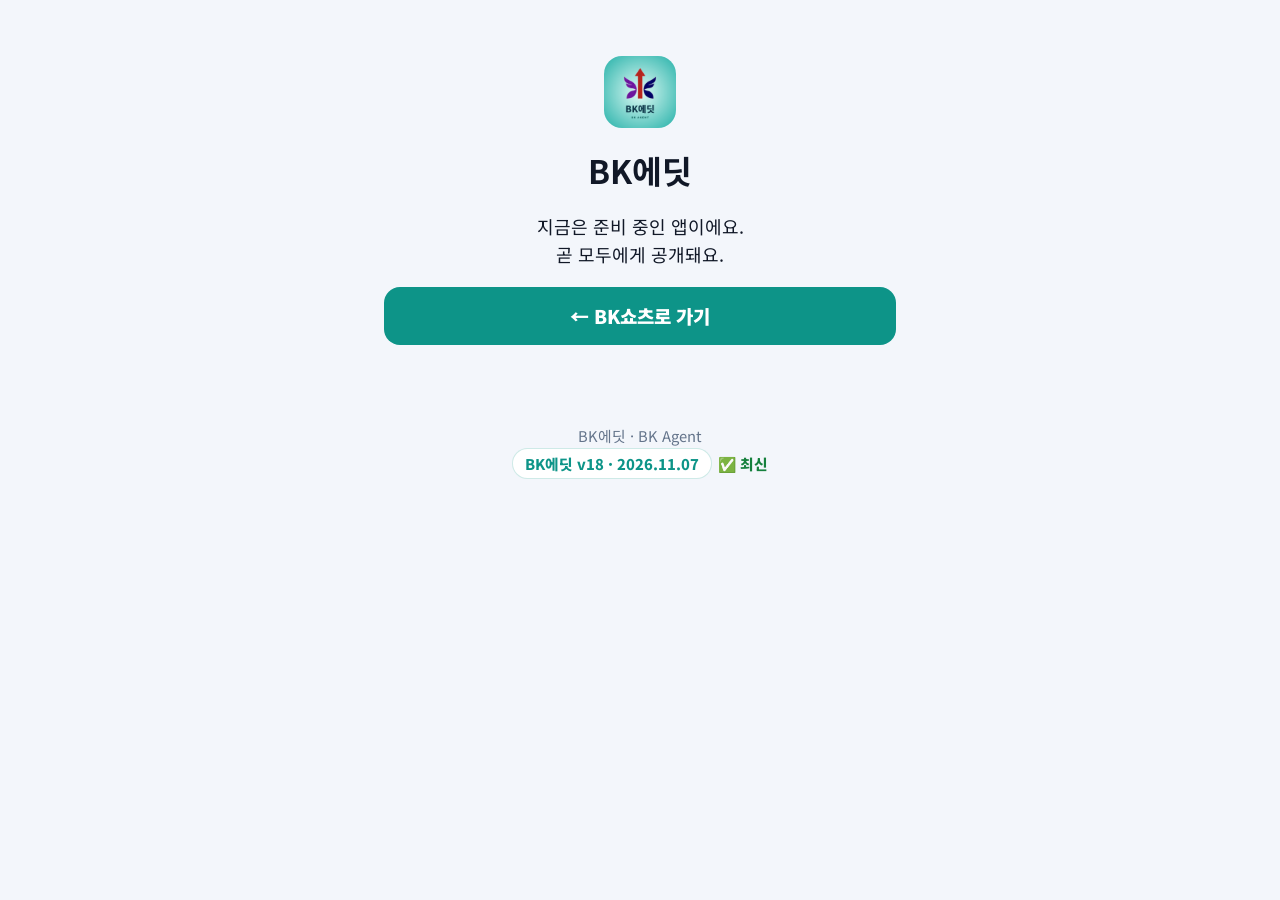
==== commit e0bc0361: "BK에딧 v18: 레퍼런스 결과 없을 때 까닭 · 조건 바꾸면 받은 영상에서 다시 거르기(0점) Co-Authored-By: Claude Opus 5.5 <noreply@anthr" ====
--- a/index.html
+++ b/index.html
@@ -141,7 +141,7 @@
 <div class="toast" id="toast" hidden></div>
 
 <footer class="foot" id="bkFoot"><span class="footName">BK에딧 · BK Agent</span>
-<!--BKVER--><style>.bkv{text-align:center;margin:0 0 18px;font-size:.82rem;color:#64748b;line-height:1.6}.bkv>.bkv-n{display:inline-block;padding:3px 12px;border-radius:999px;background:#fff;border:1.5px solid #0d948833;color:#0d9488;font-weight:800}.bkv-ok{color:#15803d;font-weight:800;margin-left:6px}.bkv-warn{display:block;color:#b45309;font-weight:800;margin-top:4px}#bkVerUp{display:block;width:auto!important;margin:8px auto 0!important;padding:10px 16px!important;border-radius:12px!important;border:0!important;background:#0d9488!important;color:#fff!important;font-weight:800!important;font-size:.92rem!important}#bkVerLog{text-align:left;margin:12px auto 0;max-width:640px;background:#fff;border:2px dashed #f59e0b;border-radius:14px;padding:10px 14px;color:#334155}#bkVerLog summary{cursor:pointer;font-weight:800;color:#92400e}.bkv-e{border-top:1px solid #f1f5f9;padding:8px 0 2px;margin-top:8px}.bkv-e b{color:#0d9488}.bkv-e span{color:#94a3b8;font-size:.78rem}.bkv-e ul{margin:4px 0 0;padding-left:18px}.bkv-e li{margin:2px 0}.bkv-new b{background:#fef3c7;padding:0 6px;border-radius:6px}</style><div class="bkv" id="bkVer"><span class="bkv-n">BK에딧 v17 · 2026.11.07</span><span id="bkVerSt"></span><details id="bkVerLog" hidden></details></div><script>(function(){var V={"v": "17", "prefix": "bk-editapp-", "always": false, "log": [["17", "2026.11.07", ["🔥 「요즘 터진 것」(최근 1주 · 하루 조회수 순) · 🐣 「작은 채널 대박」 한 번에 맞추기 단추", "↕ 순서에 🚀 하루 조회수 순 · 🔥 구독자 대비 터진 순 추가 · 결과에 👥 구독자 · 🔥 구독자의 몇 배 · 📈 하루 조회수 표시", "🔧 더 좁히기 → 📺 채널 크기 (구독자 10만 · 1만 이하)", "🔎 조건 맨 아래에 크고 색 있는 「이 조건으로 찾기」 버튼 · 🔑 검색 키 바꾸기는 오른쪽 위 작은 열쇠로", "🌏 레퍼런스 찾기에 「나라」 추가: 🇰🇷 한국만(제목 한글 · 한국어 영상만 보여 줘요) · 모두 · 🌍 외국만", "🔑 검색 키를 바꾸면 🔋 남은 점수가 10,000점부터 다시 세져요 (키마다 따로)", "🔋 레퍼런스: 키 잠금 등으로 검색이 막혔을 때는 남은 점수를 줄이지 않아요 (구글이 검색을 받아 준 뒤에만 세기)"]], ["16", "2026.11.06", ["🔎 레퍼런스 (첫 화면 4번째 · 🛠): 유튜브에서 잘된 영상 찾기 — 쇼츠만 · 기간 · 최소 조회수(10만 · 100만 · 1000만) · 조회수 많은 순 · 앱 안에서 ▶ 보기 · 📌 담기", "🔑 유튜브 검색 키는 이 휴대폰에만 저장 (하루 약 100번 무료) · 틱톡 · 인스타는 검색어로 그 앱 열기", "📌 내 레퍼런스: 주소 붙여넣기로 담기 · 🪝 후킹 · 💬 자막 · 🎵 음악 등 메모 · 🎬 이걸로 만들기 → 영상 만들기 「참고 영상」에 링크 · 메모가 들어가요", "🔋 오늘 남은 무료 점수 막대 (남은 점수 · 검색 횟수 · 더 할 수 있는 횟수) · 버튼에 쓰는 점수 표시 · 많이 쓰면 알림", "🔎 결과는 10개씩 · 아래 1 · 2 · 3 쪽 넘기기 (점수 안 듦) · 조건에 맞는 게 적으면 한 번만 더 자동으로 찾기", "▶ 그림 · 제목을 누르면 바로 재생 · 「↗ 유튜브」 한 번에 유튜브로", "🎯 사람 따라가기 (✨ 효과 → 글자 · 스티커 · 가리기): 사람을 네모로 고르면 글자 · 스티커 · 모자이크가 그 사람을 따라다녀요 · 놓치면 「여기서 다시 잡기」"]], ["15", "2026.11.06", ["🎬 영상 만들기 주제 줄: 주제는 위 한 줄 · 「✏️ 주제 바꾸기」 「🔄 새로 시작」 버튼은 같은 크기로 나란히", "🧹 자료 메모 지우기 버튼 추가", "🔄 새로 시작하면 자료 메모 · 쓰던 내용(지난번에 쓰던 내용이 있어요)까지 확실히 지우기"]], ["14", "2026.11.06", ["📂 내 프로젝트 더 보기 판: 한 쪽에 10개씩 · 아래 1 · 2 · 3 쪽 번호로 넘기기 (찾기도 함께)", "🎵 쇼츠 만들기 ➕ 자료 넣기를 영상 만들기처럼 4가지만: 📷 사진 · 영상 / 📁 내 파일 / 📥 내 보관함 / ✍️ 글 넣기"]], ["13", "2026.11.06", ["📂 내 프로젝트는 4개만 보이고, 나머지는 「📂 나머지 N개 더 보기 ▸」 판에서 (이름으로 찾기 · 열기 · 🗑)", "🎵 쇼츠 만들기 첫 화면: 「어떤 영상」 · 「화면」을 옆으로 밀지 않고 한 줄 + 바꾸기 ▸ → 고르기 판"]], ["12", "2026.11.06", ["📏 영상 만들기 세로 길이 줄이기 — 분량 · 장면 길이 · 자막 위치 등은 제목 위 · 버튼은 가로 한 줄 · 안내는 한 줄 (「30초 = 8초 × 4장면 · 대본 약 200자」)", "🎵 배경음악 · 💬 자막 스타일 · 🎨 화면 스타일은 「지금 고른 것 한 줄 + 바꾸기 ▸」 → 아래에서 올라오는 판에서 고르기", "꾸미기에서 쓰지 않는 채널 이름 띠 · 출처 칸 숨기기"]], ["11", "2026.11.06", ["🔄 영상 만들기 「새로 시작」 — 예전 주제 · 자료 · 자료 메모 · AI 답 · 대본 · 장면 카드 · 장면 사진 · 넣은 영상 · 목소리를 한 번에 지우고 새 자료로 시작 (첫 화면 · 대본 탭 · ⋮ 메뉴)", "보관함 · 화면 스타일 · 장면 길이 · 분량 · 라이선스는 그대로"]], ["10", "2026.11.06", ["↗ Flow 열기: BK에딧 안의 작은 창이 아니라 크롬 앱으로 따로 열려요 → 화면 나누기(Flow 위 · BK에딧 아래)가 돼요", "📷 화면 스타일 기본을 실사로 — 이미지 프롬프트가 「진짜 사진처럼 · 그림 · 만화 · 3D 아님」으로 시작해요 · 대본 탭에서 스타일을 바꿀 수 있어요"]], ["9", "2026.11.06", ["⏱ 장면 길이에 15초 · 30초(Kling) 추가 — 「60초 = 30초 × 2장면」처럼 나누고, 요청서가 한 장면 안에서 여러 동작 · 대사가 이어지게 써 달라고 해요", "15 · 30초를 고르면 영상 AI가 Kling으로 바뀌고 「↗ Kling 열기」 버튼이 돼요 (8초 이하는 Flow)"]], ["8", "2026.11.06", ["🎞 영상 클립 탭을 「장면 보드」로 새로 — 장면 카드마다 대사 · 설명 · 사진 · 📋 이미지 프롬프트 · 📋 영상 프롬프트+대사 · ✅ 복사 표시", "↗ Flow 열기(크롬 새 창) + 화면 나누기 안내(Flow 위 · BK에딧 아래) + 큰 「📋 다음 복사」(기준 이미지 → 장면 이미지 → 장면 영상 순서)", "📥 내려받은 장면 사진 · 영상을 한꺼번에 가져오기 — 내려받은 순서대로 장면에 들어가고 보관함에도 담겨요 · 🖼 사진 복사(Flow에 붙여넣기)", "🛠 더 보기: 🧩 스토리보드 한 장 칸 나누기 · 클립보드에 차례로 담기 · 영상 AI · 화면 스타일", "AI 요청서: 장면마다 이미지 프롬프트 · 영상(움직임) 프롬프트 · 대사 + 기준 이미지 · 정리하면 영상 클립 탭으로 바로", "출처 · 확인 필요 경고 빼기 · 클립이 없을 땐 위 미리보기를 작게"]], ["7", "2026.11.06", ["🎬 영상 만들기 순서를 장면 중심으로: 대본·장면 → 영상 클립 → 소리 → 꾸미기 → 만들기", "📝 대본·장면: 분량 + 장면 길이(6 · 8 · 10초)를 고르면 「60초 = 8초 × 8장면」 · AI가 장면마다 대사 · 화면 설명 · 영상 프롬프트를 줘요 → 정리하기 한 번에 대본 + 장면 카드", "🎞 영상 클립: 장면 카드마다 프롬프트 복사(🗣 대사 포함 복사도) → Flow에서 만든 클립 넣기 · 여러 개 한꺼번에", "🔊 소리: 🎬 Flow 소리 그대로 / 🎙 내 목소리로 더빙 / 🔀 섞기(클립 소리 작게) · 내 목소리 등록은 ⚙️ 더 보기 안으로", "🎞 참고 영상(선택): 영상 · 링크 · 따라 할 점 → 요청서에 「형식만 참고 · 새로 만들기」 · 장면 모아보기 그림도 함께 보내기"]], ["6", "2026.11.06", ["🎬 영상 만들기 첫 화면: ① 「➕ 주제 고르기」(주제가 한눈에 · ✍️ 직접 입력하기) → ② 「➕ 자료 넣기」 → ✅ 선택 완료", "➕ 자료 넣기는 4가지만: 📷 사진 · 영상 / 📁 내 파일 / 📥 내 보관함 / ✍️ 글 넣기", "대본 탭: 📎 넣은 자료(사진 · 글) 보여 주기 → ⏱ 몇 초짜리로 → 🤖 AI에게 보내기 (요청서 + 사진을 공유 화면으로 한 번에)", "대본 탭에서 소재 · 분량 중복 · 채널 이름 · 첫 인사 · 출처 · 좋아요와 구독 빼기"]], ["5", "2026.11.06", ["🔧 업데이트 뒤 약관 동의 화면이 계속 다시 나오던 문제 고침 — 한 번 동의하면 바로 시작돼요 (약관 내용이 바뀔 때만 한 번 다시 물어봐요)", "🔧 업데이트할 때 새 파일과 예전 파일이 섞이지 않게 (항상 새 파일 확인)"]], ["4", "2026.11.06", ["➕ 넣기: 📷 갤러리 · 📁 내 파일 · 📥 내 보관함 중에서 고르기 · 고르면 「📥 보관함에도 담아 둘까요?」 (다음부터 묻지 않기 · ⚙️ 더 보기에서 바꾸기) · 보관함에서 빼기", "🔗 카톡 · 문자로 주소를 보내면 BK에딧 아이콘 · 소개 · QR이 들어간 그림 카드가 떠요","🎤 말로 쓰기: 더빙 대본 · 영상 만들기 대본 · 글 넣기에서 말하면 글씨로 써져요 (약관에 안내 추가 → 한 번 다시 동의)", "🎵 쇼츠 만들기 · 🎬 영상 만들기 첫 화면을 단순하게 — 미리보기 없이 「어떤 영상」 + 큰 「➕ 자료 넣기」(사진 · 영상 · 📰 스크랩 · ✍️ 글 · 😂 웃긴 말 · 🎵 노래) + 「✅ 선택 완료」", "✍️ 글 넣기: 자막으로 · 글 화면으로 / 😂 웃긴 말: 줄마다 예능 자막 / 📰 스크랩: 전체 보이기로", "편집 화면은 BK에딧 편집하기처럼 — 위 한 줄 · 작은 미리보기 · 큰 글씨 · 큰 버튼 (기능은 그대로)"]], ["3", "2026.11.06", ["🛠 관리자 메뉴에 💾 지금 버전 백업하기 — 사이트에 올라간 BK에딧 파일 전체(맨 위 · shorts · video)를 날짜 붙은 zip으로 저장 · 구글 드라이브로 바로 보내기 · 되돌리는 방법 안내", "🔗 관리용 주소(올리기 주소 3개 · 저장소 · 관리자 켜기) 누르면 복사", "맨 아래 「BK에딧 · BK Agent」를 3초 안에 7번 누르면 관리자 메뉴 켜기 · 끄기"]], ["2", "2026.11.06", ["🏠 첫 화면 순서 · 이름: ✂️ 편집하기 → 🎵 쇼츠 만들기 → 🎬 영상 만들기", "🎵 쇼츠 만들기 · 🎬 영상 만들기를 BK에딧 안에 따로 (1차 편집) — BK쇼츠 · BK영상 앱과 저장 공간도 따로라 서로 덮어쓰지 않아요", "🎵 쇼츠 만들기 시작: ① 사진 · 동영상 먼저 넣기 → ② 어떤 영상 → 「✅ 선택 완료 → 편집하기」", "✂️ 1차 편집 다 하면 「최종 편집하러 가기」 → BK에딧 편집하기로 바로 (다시 보내면 「영상만 바꾸기」 · 효과 · 글자는 그대로)", "✨ 효과: 🔤 글자 13가지 · 😀 스티커 · 화면 효과 · 🎨 색감 · 🔀 장면 전환 · 🔔 효과음 · 🫥 모자이크 (화면에서 끌어 옮기기)", "🎙 더빙 화면: 위에 영상 · 구간 막대 · 가운데 대본(노랗게 표시) · 영상과 녹음이 같이 시작 · 녹음 당기기 보정", "🔉 목소리 나올 때 다른 소리: 그대로 · 줄이기 · 끄기 · 영상 소리 전부 끄기", "◁ 뒤로 가기 · ← : 고친 것이 있으면 「저장하고 나가기 / 저장 안 하고 나가기 / 계속 편집」 물어보기 · 첫 화면에서는 「끌까요?」"]], ["1", "2026.11.06", ["🛠 BK에딧 처음 만듦 (관리자 미리보기) — 🎵 노래 쇼츠 · 🎙 목소리 영상 · ✂️ 자유 편집을 한 앱에서", "📜 이용약관 동의 화면 — 모두 동의 · [필수] 이용약관 · [필수] 동의 기록 보관 · 확인 코드 · 💬 동의 확인 글 보내기", "✂️ 자유 편집: 크고 단순한 화면 · 아래 큰 버튼(분할 · 자르기 · 삭제 · 소리 분리 · 오디오 · 글자) · 되돌리기", "🔊 영상 소리 분리 · 🎧 소리 추출(WAV 저장) · 🎙 녹음(대본 띄우기) · 🎵 음악 넣기", "📂 내 프로젝트 여러 개 · 🗑 휴지통 · 💾 백업 파일(.bkedit) 저장 · 열기 · ☁️ 구글 드라이브로 백업", "📱 화면 비율 바로 바꾸기(세로 · 가로 · 정사각) · 💾 MP4 영상 만들기"]]]};
+<!--BKVER--><style>.bkv{text-align:center;margin:0 0 18px;font-size:.82rem;color:#64748b;line-height:1.6}.bkv>.bkv-n{display:inline-block;padding:3px 12px;border-radius:999px;background:#fff;border:1.5px solid #0d948833;color:#0d9488;font-weight:800}.bkv-ok{color:#15803d;font-weight:800;margin-left:6px}.bkv-warn{display:block;color:#b45309;font-weight:800;margin-top:4px}#bkVerUp{display:block;width:auto!important;margin:8px auto 0!important;padding:10px 16px!important;border-radius:12px!important;border:0!important;background:#0d9488!important;color:#fff!important;font-weight:800!important;font-size:.92rem!important}#bkVerLog{text-align:left;margin:12px auto 0;max-width:640px;background:#fff;border:2px dashed #f59e0b;border-radius:14px;padding:10px 14px;color:#334155}#bkVerLog summary{cursor:pointer;font-weight:800;color:#92400e}.bkv-e{border-top:1px solid #f1f5f9;padding:8px 0 2px;margin-top:8px}.bkv-e b{color:#0d9488}.bkv-e span{color:#94a3b8;font-size:.78rem}.bkv-e ul{margin:4px 0 0;padding-left:18px}.bkv-e li{margin:2px 0}.bkv-new b{background:#fef3c7;padding:0 6px;border-radius:6px}</style><div class="bkv" id="bkVer"><span class="bkv-n">BK에딧 v18 · 2026.11.07</span><span id="bkVerSt"></span><details id="bkVerLog" hidden></details></div><script>(function(){var V={"v": "18", "prefix": "bk-editapp-", "always": false, "log": [["18", "2026.11.07", ["🔍 레퍼런스: 결과가 없거나 적으면 까닭을 보여 줘요 (예: 조회수 100만 미만 38개 · 외국 영상 9개를 뺐어요)", "👀 조회수 · 🌏 나라 · 📺 채널 크기 · ↕ 순서를 바꾸면 이미 받은 영상에서 바로 다시 걸러요 (0점) · 「조건 넓혀 보기」 단추"]], ["17", "2026.11.07", ["🎯 쇼츠 만들기 · 영상 만들기 ➕ 자료 넣기에 「🎯 내 레퍼런스」 추가 — 담아 둔 잘된 영상을 고르면 맨 위에 「🎯 참고 영상」 띠 (▶ 보기 · ✕ 빼기) · 머리에 「🎯 참고」", "🎬 레퍼런스 「이걸로 만들기」 → 쇼츠 만들기 / 영상 만들기 중 고르기 · 영상 만들기는 AI 요청서에 링크 · 메모가 들어가요", "🔥 「요즘 터진 것」(최근 1주 · 하루 조회수 순) · 🐣 「작은 채널 대박」 한 번에 맞추기 단추", "↕ 순서에 🚀 하루 조회수 순 · 🔥 구독자 대비 터진 순 추가 · 결과에 👥 구독자 · 🔥 구독자의 몇 배 · 📈 하루 조회수 표시", "🔧 더 좁히기 → 📺 채널 크기 (구독자 10만 · 1만 이하)", "🔎 조건 맨 아래에 크고 색 있는 「이 조건으로 찾기」 버튼 · 🔑 검색 키 바꾸기는 오른쪽 위 작은 열쇠로", "🌏 레퍼런스 찾기에 「나라」 추가: 🇰🇷 한국만(제목 한글 · 한국어 영상만 보여 줘요) · 모두 · 🌍 외국만", "🔑 검색 키를 바꾸면 🔋 남은 점수가 10,000점부터 다시 세져요 (키마다 따로)", "🔋 레퍼런스: 키 잠금 등으로 검색이 막혔을 때는 남은 점수를 줄이지 않아요 (구글이 검색을 받아 준 뒤에만 세기)"]], ["16", "2026.11.06", ["🔎 레퍼런스 (첫 화면 4번째 · 🛠): 유튜브에서 잘된 영상 찾기 — 쇼츠만 · 기간 · 최소 조회수(10만 · 100만 · 1000만) · 조회수 많은 순 · 앱 안에서 ▶ 보기 · 📌 담기", "🔑 유튜브 검색 키는 이 휴대폰에만 저장 (하루 약 100번 무료) · 틱톡 · 인스타는 검색어로 그 앱 열기", "📌 내 레퍼런스: 주소 붙여넣기로 담기 · 🪝 후킹 · 💬 자막 · 🎵 음악 등 메모 · 🎬 이걸로 만들기 → 영상 만들기 「참고 영상」에 링크 · 메모가 들어가요", "🔋 오늘 남은 무료 점수 막대 (남은 점수 · 검색 횟수 · 더 할 수 있는 횟수) · 버튼에 쓰는 점수 표시 · 많이 쓰면 알림", "🔎 결과는 10개씩 · 아래 1 · 2 · 3 쪽 넘기기 (점수 안 듦) · 조건에 맞는 게 적으면 한 번만 더 자동으로 찾기", "▶ 그림 · 제목을 누르면 바로 재생 · 「↗ 유튜브」 한 번에 유튜브로", "🎯 사람 따라가기 (✨ 효과 → 글자 · 스티커 · 가리기): 사람을 네모로 고르면 글자 · 스티커 · 모자이크가 그 사람을 따라다녀요 · 놓치면 「여기서 다시 잡기」"]], ["15", "2026.11.06", ["🎬 영상 만들기 주제 줄: 주제는 위 한 줄 · 「✏️ 주제 바꾸기」 「🔄 새로 시작」 버튼은 같은 크기로 나란히", "🧹 자료 메모 지우기 버튼 추가", "🔄 새로 시작하면 자료 메모 · 쓰던 내용(지난번에 쓰던 내용이 있어요)까지 확실히 지우기"]], ["14", "2026.11.06", ["📂 내 프로젝트 더 보기 판: 한 쪽에 10개씩 · 아래 1 · 2 · 3 쪽 번호로 넘기기 (찾기도 함께)", "🎵 쇼츠 만들기 ➕ 자료 넣기를 영상 만들기처럼 4가지만: 📷 사진 · 영상 / 📁 내 파일 / 📥 내 보관함 / ✍️ 글 넣기"]], ["13", "2026.11.06", ["📂 내 프로젝트는 4개만 보이고, 나머지는 「📂 나머지 N개 더 보기 ▸」 판에서 (이름으로 찾기 · 열기 · 🗑)", "🎵 쇼츠 만들기 첫 화면: 「어떤 영상」 · 「화면」을 옆으로 밀지 않고 한 줄 + 바꾸기 ▸ → 고르기 판"]], ["12", "2026.11.06", ["📏 영상 만들기 세로 길이 줄이기 — 분량 · 장면 길이 · 자막 위치 등은 제목 위 · 버튼은 가로 한 줄 · 안내는 한 줄 (「30초 = 8초 × 4장면 · 대본 약 200자」)", "🎵 배경음악 · 💬 자막 스타일 · 🎨 화면 스타일은 「지금 고른 것 한 줄 + 바꾸기 ▸」 → 아래에서 올라오는 판에서 고르기", "꾸미기에서 쓰지 않는 채널 이름 띠 · 출처 칸 숨기기"]], ["11", "2026.11.06", ["🔄 영상 만들기 「새로 시작」 — 예전 주제 · 자료 · 자료 메모 · AI 답 · 대본 · 장면 카드 · 장면 사진 · 넣은 영상 · 목소리를 한 번에 지우고 새 자료로 시작 (첫 화면 · 대본 탭 · ⋮ 메뉴)", "보관함 · 화면 스타일 · 장면 길이 · 분량 · 라이선스는 그대로"]], ["10", "2026.11.06", ["↗ Flow 열기: BK에딧 안의 작은 창이 아니라 크롬 앱으로 따로 열려요 → 화면 나누기(Flow 위 · BK에딧 아래)가 돼요", "📷 화면 스타일 기본을 실사로 — 이미지 프롬프트가 「진짜 사진처럼 · 그림 · 만화 · 3D 아님」으로 시작해요 · 대본 탭에서 스타일을 바꿀 수 있어요"]], ["9", "2026.11.06", ["⏱ 장면 길이에 15초 · 30초(Kling) 추가 — 「60초 = 30초 × 2장면」처럼 나누고, 요청서가 한 장면 안에서 여러 동작 · 대사가 이어지게 써 달라고 해요", "15 · 30초를 고르면 영상 AI가 Kling으로 바뀌고 「↗ Kling 열기」 버튼이 돼요 (8초 이하는 Flow)"]], ["8", "2026.11.06", ["🎞 영상 클립 탭을 「장면 보드」로 새로 — 장면 카드마다 대사 · 설명 · 사진 · 📋 이미지 프롬프트 · 📋 영상 프롬프트+대사 · ✅ 복사 표시", "↗ Flow 열기(크롬 새 창) + 화면 나누기 안내(Flow 위 · BK에딧 아래) + 큰 「📋 다음 복사」(기준 이미지 → 장면 이미지 → 장면 영상 순서)", "📥 내려받은 장면 사진 · 영상을 한꺼번에 가져오기 — 내려받은 순서대로 장면에 들어가고 보관함에도 담겨요 · 🖼 사진 복사(Flow에 붙여넣기)", "🛠 더 보기: 🧩 스토리보드 한 장 칸 나누기 · 클립보드에 차례로 담기 · 영상 AI · 화면 스타일", "AI 요청서: 장면마다 이미지 프롬프트 · 영상(움직임) 프롬프트 · 대사 + 기준 이미지 · 정리하면 영상 클립 탭으로 바로", "출처 · 확인 필요 경고 빼기 · 클립이 없을 땐 위 미리보기를 작게"]], ["7", "2026.11.06", ["🎬 영상 만들기 순서를 장면 중심으로: 대본·장면 → 영상 클립 → 소리 → 꾸미기 → 만들기", "📝 대본·장면: 분량 + 장면 길이(6 · 8 · 10초)를 고르면 「60초 = 8초 × 8장면」 · AI가 장면마다 대사 · 화면 설명 · 영상 프롬프트를 줘요 → 정리하기 한 번에 대본 + 장면 카드", "🎞 영상 클립: 장면 카드마다 프롬프트 복사(🗣 대사 포함 복사도) → Flow에서 만든 클립 넣기 · 여러 개 한꺼번에", "🔊 소리: 🎬 Flow 소리 그대로 / 🎙 내 목소리로 더빙 / 🔀 섞기(클립 소리 작게) · 내 목소리 등록은 ⚙️ 더 보기 안으로", "🎞 참고 영상(선택): 영상 · 링크 · 따라 할 점 → 요청서에 「형식만 참고 · 새로 만들기」 · 장면 모아보기 그림도 함께 보내기"]], ["6", "2026.11.06", ["🎬 영상 만들기 첫 화면: ① 「➕ 주제 고르기」(주제가 한눈에 · ✍️ 직접 입력하기) → ② 「➕ 자료 넣기」 → ✅ 선택 완료", "➕ 자료 넣기는 4가지만: 📷 사진 · 영상 / 📁 내 파일 / 📥 내 보관함 / ✍️ 글 넣기", "대본 탭: 📎 넣은 자료(사진 · 글) 보여 주기 → ⏱ 몇 초짜리로 → 🤖 AI에게 보내기 (요청서 + 사진을 공유 화면으로 한 번에)", "대본 탭에서 소재 · 분량 중복 · 채널 이름 · 첫 인사 · 출처 · 좋아요와 구독 빼기"]], ["5", "2026.11.06", ["🔧 업데이트 뒤 약관 동의 화면이 계속 다시 나오던 문제 고침 — 한 번 동의하면 바로 시작돼요 (약관 내용이 바뀔 때만 한 번 다시 물어봐요)", "🔧 업데이트할 때 새 파일과 예전 파일이 섞이지 않게 (항상 새 파일 확인)"]], ["4", "2026.11.06", ["➕ 넣기: 📷 갤러리 · 📁 내 파일 · 📥 내 보관함 중에서 고르기 · 고르면 「📥 보관함에도 담아 둘까요?」 (다음부터 묻지 않기 · ⚙️ 더 보기에서 바꾸기) · 보관함에서 빼기", "🔗 카톡 · 문자로 주소를 보내면 BK에딧 아이콘 · 소개 · QR이 들어간 그림 카드가 떠요","🎤 말로 쓰기: 더빙 대본 · 영상 만들기 대본 · 글 넣기에서 말하면 글씨로 써져요 (약관에 안내 추가 → 한 번 다시 동의)", "🎵 쇼츠 만들기 · 🎬 영상 만들기 첫 화면을 단순하게 — 미리보기 없이 「어떤 영상」 + 큰 「➕ 자료 넣기」(사진 · 영상 · 📰 스크랩 · ✍️ 글 · 😂 웃긴 말 · 🎵 노래) + 「✅ 선택 완료」", "✍️ 글 넣기: 자막으로 · 글 화면으로 / 😂 웃긴 말: 줄마다 예능 자막 / 📰 스크랩: 전체 보이기로", "편집 화면은 BK에딧 편집하기처럼 — 위 한 줄 · 작은 미리보기 · 큰 글씨 · 큰 버튼 (기능은 그대로)"]], ["3", "2026.11.06", ["🛠 관리자 메뉴에 💾 지금 버전 백업하기 — 사이트에 올라간 BK에딧 파일 전체(맨 위 · shorts · video)를 날짜 붙은 zip으로 저장 · 구글 드라이브로 바로 보내기 · 되돌리는 방법 안내", "🔗 관리용 주소(올리기 주소 3개 · 저장소 · 관리자 켜기) 누르면 복사", "맨 아래 「BK에딧 · BK Agent」를 3초 안에 7번 누르면 관리자 메뉴 켜기 · 끄기"]], ["2", "2026.11.06", ["🏠 첫 화면 순서 · 이름: ✂️ 편집하기 → 🎵 쇼츠 만들기 → 🎬 영상 만들기", "🎵 쇼츠 만들기 · 🎬 영상 만들기를 BK에딧 안에 따로 (1차 편집) — BK쇼츠 · BK영상 앱과 저장 공간도 따로라 서로 덮어쓰지 않아요", "🎵 쇼츠 만들기 시작: ① 사진 · 동영상 먼저 넣기 → ② 어떤 영상 → 「✅ 선택 완료 → 편집하기」", "✂️ 1차 편집 다 하면 「최종 편집하러 가기」 → BK에딧 편집하기로 바로 (다시 보내면 「영상만 바꾸기」 · 효과 · 글자는 그대로)", "✨ 효과: 🔤 글자 13가지 · 😀 스티커 · 화면 효과 · 🎨 색감 · 🔀 장면 전환 · 🔔 효과음 · 🫥 모자이크 (화면에서 끌어 옮기기)", "🎙 더빙 화면: 위에 영상 · 구간 막대 · 가운데 대본(노랗게 표시) · 영상과 녹음이 같이 시작 · 녹음 당기기 보정", "🔉 목소리 나올 때 다른 소리: 그대로 · 줄이기 · 끄기 · 영상 소리 전부 끄기", "◁ 뒤로 가기 · ← : 고친 것이 있으면 「저장하고 나가기 / 저장 안 하고 나가기 / 계속 편집」 물어보기 · 첫 화면에서는 「끌까요?」"]], ["1", "2026.11.06", ["🛠 BK에딧 처음 만듦 (관리자 미리보기) — 🎵 노래 쇼츠 · 🎙 목소리 영상 · ✂️ 자유 편집을 한 앱에서", "📜 이용약관 동의 화면 — 모두 동의 · [필수] 이용약관 · [필수] 동의 기록 보관 · 확인 코드 · 💬 동의 확인 글 보내기", "✂️ 자유 편집: 크고 단순한 화면 · 아래 큰 버튼(분할 · 자르기 · 삭제 · 소리 분리 · 오디오 · 글자) · 되돌리기", "🔊 영상 소리 분리 · 🎧 소리 추출(WAV 저장) · 🎙 녹음(대본 띄우기) · 🎵 음악 넣기", "📂 내 프로젝트 여러 개 · 🗑 휴지통 · 💾 백업 파일(.bkedit) 저장 · 열기 · ☁️ 구글 드라이브로 백업", "📱 화면 비율 바로 바꾸기(세로 · 가로 · 정사각) · 💾 MP4 영상 만들기"]]]};
 function $(i){return document.getElementById(i)}
 var adm=function(){try{return V.always||localStorage.getItem('bkAdmin')==='1'}catch(e){return !!V.always}};
 var box=$('bkVer'),st=$('bkVerSt'),lg=$('bkVerLog');
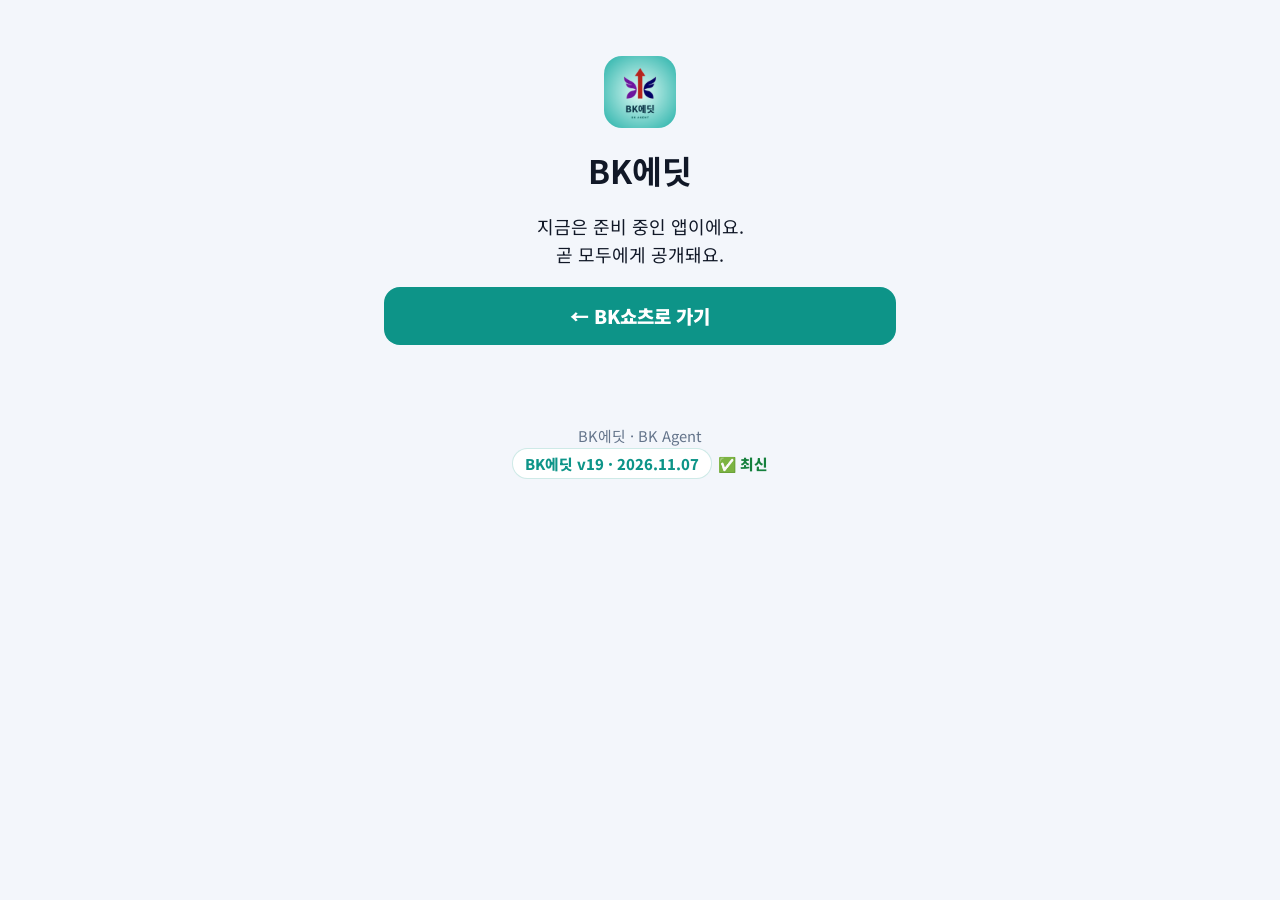
==== commit f39b0e3a: "BK에딧 v19: 쇼츠 MP3 넣기 고침 · 노래 구간(하이라이트 · 3분 · 플레이리스트) · 움직이는 막대 · 위 큰 제목 Co-Authored-By: Claude Opus 5" ====
--- a/index.html
+++ b/index.html
@@ -141,7 +141,7 @@
 <div class="toast" id="toast" hidden></div>
 
 <footer class="foot" id="bkFoot"><span class="footName">BK에딧 · BK Agent</span>
-<!--BKVER--><style>.bkv{text-align:center;margin:0 0 18px;font-size:.82rem;color:#64748b;line-height:1.6}.bkv>.bkv-n{display:inline-block;padding:3px 12px;border-radius:999px;background:#fff;border:1.5px solid #0d948833;color:#0d9488;font-weight:800}.bkv-ok{color:#15803d;font-weight:800;margin-left:6px}.bkv-warn{display:block;color:#b45309;font-weight:800;margin-top:4px}#bkVerUp{display:block;width:auto!important;margin:8px auto 0!important;padding:10px 16px!important;border-radius:12px!important;border:0!important;background:#0d9488!important;color:#fff!important;font-weight:800!important;font-size:.92rem!important}#bkVerLog{text-align:left;margin:12px auto 0;max-width:640px;background:#fff;border:2px dashed #f59e0b;border-radius:14px;padding:10px 14px;color:#334155}#bkVerLog summary{cursor:pointer;font-weight:800;color:#92400e}.bkv-e{border-top:1px solid #f1f5f9;padding:8px 0 2px;margin-top:8px}.bkv-e b{color:#0d9488}.bkv-e span{color:#94a3b8;font-size:.78rem}.bkv-e ul{margin:4px 0 0;padding-left:18px}.bkv-e li{margin:2px 0}.bkv-new b{background:#fef3c7;padding:0 6px;border-radius:6px}</style><div class="bkv" id="bkVer"><span class="bkv-n">BK에딧 v18 · 2026.11.07</span><span id="bkVerSt"></span><details id="bkVerLog" hidden></details></div><script>(function(){var V={"v": "18", "prefix": "bk-editapp-", "always": false, "log": [["18", "2026.11.07", ["🔍 레퍼런스: 결과가 없거나 적으면 까닭을 보여 줘요 (예: 조회수 100만 미만 38개 · 외국 영상 9개를 뺐어요)", "👀 조회수 · 🌏 나라 · 📺 채널 크기 · ↕ 순서를 바꾸면 이미 받은 영상에서 바로 다시 걸러요 (0점) · 「조건 넓혀 보기」 단추"]], ["17", "2026.11.07", ["🎯 쇼츠 만들기 · 영상 만들기 ➕ 자료 넣기에 「🎯 내 레퍼런스」 추가 — 담아 둔 잘된 영상을 고르면 맨 위에 「🎯 참고 영상」 띠 (▶ 보기 · ✕ 빼기) · 머리에 「🎯 참고」", "🎬 레퍼런스 「이걸로 만들기」 → 쇼츠 만들기 / 영상 만들기 중 고르기 · 영상 만들기는 AI 요청서에 링크 · 메모가 들어가요", "🔥 「요즘 터진 것」(최근 1주 · 하루 조회수 순) · 🐣 「작은 채널 대박」 한 번에 맞추기 단추", "↕ 순서에 🚀 하루 조회수 순 · 🔥 구독자 대비 터진 순 추가 · 결과에 👥 구독자 · 🔥 구독자의 몇 배 · 📈 하루 조회수 표시", "🔧 더 좁히기 → 📺 채널 크기 (구독자 10만 · 1만 이하)", "🔎 조건 맨 아래에 크고 색 있는 「이 조건으로 찾기」 버튼 · 🔑 검색 키 바꾸기는 오른쪽 위 작은 열쇠로", "🌏 레퍼런스 찾기에 「나라」 추가: 🇰🇷 한국만(제목 한글 · 한국어 영상만 보여 줘요) · 모두 · 🌍 외국만", "🔑 검색 키를 바꾸면 🔋 남은 점수가 10,000점부터 다시 세져요 (키마다 따로)", "🔋 레퍼런스: 키 잠금 등으로 검색이 막혔을 때는 남은 점수를 줄이지 않아요 (구글이 검색을 받아 준 뒤에만 세기)"]], ["16", "2026.11.06", ["🔎 레퍼런스 (첫 화면 4번째 · 🛠): 유튜브에서 잘된 영상 찾기 — 쇼츠만 · 기간 · 최소 조회수(10만 · 100만 · 1000만) · 조회수 많은 순 · 앱 안에서 ▶ 보기 · 📌 담기", "🔑 유튜브 검색 키는 이 휴대폰에만 저장 (하루 약 100번 무료) · 틱톡 · 인스타는 검색어로 그 앱 열기", "📌 내 레퍼런스: 주소 붙여넣기로 담기 · 🪝 후킹 · 💬 자막 · 🎵 음악 등 메모 · 🎬 이걸로 만들기 → 영상 만들기 「참고 영상」에 링크 · 메모가 들어가요", "🔋 오늘 남은 무료 점수 막대 (남은 점수 · 검색 횟수 · 더 할 수 있는 횟수) · 버튼에 쓰는 점수 표시 · 많이 쓰면 알림", "🔎 결과는 10개씩 · 아래 1 · 2 · 3 쪽 넘기기 (점수 안 듦) · 조건에 맞는 게 적으면 한 번만 더 자동으로 찾기", "▶ 그림 · 제목을 누르면 바로 재생 · 「↗ 유튜브」 한 번에 유튜브로", "🎯 사람 따라가기 (✨ 효과 → 글자 · 스티커 · 가리기): 사람을 네모로 고르면 글자 · 스티커 · 모자이크가 그 사람을 따라다녀요 · 놓치면 「여기서 다시 잡기」"]], ["15", "2026.11.06", ["🎬 영상 만들기 주제 줄: 주제는 위 한 줄 · 「✏️ 주제 바꾸기」 「🔄 새로 시작」 버튼은 같은 크기로 나란히", "🧹 자료 메모 지우기 버튼 추가", "🔄 새로 시작하면 자료 메모 · 쓰던 내용(지난번에 쓰던 내용이 있어요)까지 확실히 지우기"]], ["14", "2026.11.06", ["📂 내 프로젝트 더 보기 판: 한 쪽에 10개씩 · 아래 1 · 2 · 3 쪽 번호로 넘기기 (찾기도 함께)", "🎵 쇼츠 만들기 ➕ 자료 넣기를 영상 만들기처럼 4가지만: 📷 사진 · 영상 / 📁 내 파일 / 📥 내 보관함 / ✍️ 글 넣기"]], ["13", "2026.11.06", ["📂 내 프로젝트는 4개만 보이고, 나머지는 「📂 나머지 N개 더 보기 ▸」 판에서 (이름으로 찾기 · 열기 · 🗑)", "🎵 쇼츠 만들기 첫 화면: 「어떤 영상」 · 「화면」을 옆으로 밀지 않고 한 줄 + 바꾸기 ▸ → 고르기 판"]], ["12", "2026.11.06", ["📏 영상 만들기 세로 길이 줄이기 — 분량 · 장면 길이 · 자막 위치 등은 제목 위 · 버튼은 가로 한 줄 · 안내는 한 줄 (「30초 = 8초 × 4장면 · 대본 약 200자」)", "🎵 배경음악 · 💬 자막 스타일 · 🎨 화면 스타일은 「지금 고른 것 한 줄 + 바꾸기 ▸」 → 아래에서 올라오는 판에서 고르기", "꾸미기에서 쓰지 않는 채널 이름 띠 · 출처 칸 숨기기"]], ["11", "2026.11.06", ["🔄 영상 만들기 「새로 시작」 — 예전 주제 · 자료 · 자료 메모 · AI 답 · 대본 · 장면 카드 · 장면 사진 · 넣은 영상 · 목소리를 한 번에 지우고 새 자료로 시작 (첫 화면 · 대본 탭 · ⋮ 메뉴)", "보관함 · 화면 스타일 · 장면 길이 · 분량 · 라이선스는 그대로"]], ["10", "2026.11.06", ["↗ Flow 열기: BK에딧 안의 작은 창이 아니라 크롬 앱으로 따로 열려요 → 화면 나누기(Flow 위 · BK에딧 아래)가 돼요", "📷 화면 스타일 기본을 실사로 — 이미지 프롬프트가 「진짜 사진처럼 · 그림 · 만화 · 3D 아님」으로 시작해요 · 대본 탭에서 스타일을 바꿀 수 있어요"]], ["9", "2026.11.06", ["⏱ 장면 길이에 15초 · 30초(Kling) 추가 — 「60초 = 30초 × 2장면」처럼 나누고, 요청서가 한 장면 안에서 여러 동작 · 대사가 이어지게 써 달라고 해요", "15 · 30초를 고르면 영상 AI가 Kling으로 바뀌고 「↗ Kling 열기」 버튼이 돼요 (8초 이하는 Flow)"]], ["8", "2026.11.06", ["🎞 영상 클립 탭을 「장면 보드」로 새로 — 장면 카드마다 대사 · 설명 · 사진 · 📋 이미지 프롬프트 · 📋 영상 프롬프트+대사 · ✅ 복사 표시", "↗ Flow 열기(크롬 새 창) + 화면 나누기 안내(Flow 위 · BK에딧 아래) + 큰 「📋 다음 복사」(기준 이미지 → 장면 이미지 → 장면 영상 순서)", "📥 내려받은 장면 사진 · 영상을 한꺼번에 가져오기 — 내려받은 순서대로 장면에 들어가고 보관함에도 담겨요 · 🖼 사진 복사(Flow에 붙여넣기)", "🛠 더 보기: 🧩 스토리보드 한 장 칸 나누기 · 클립보드에 차례로 담기 · 영상 AI · 화면 스타일", "AI 요청서: 장면마다 이미지 프롬프트 · 영상(움직임) 프롬프트 · 대사 + 기준 이미지 · 정리하면 영상 클립 탭으로 바로", "출처 · 확인 필요 경고 빼기 · 클립이 없을 땐 위 미리보기를 작게"]], ["7", "2026.11.06", ["🎬 영상 만들기 순서를 장면 중심으로: 대본·장면 → 영상 클립 → 소리 → 꾸미기 → 만들기", "📝 대본·장면: 분량 + 장면 길이(6 · 8 · 10초)를 고르면 「60초 = 8초 × 8장면」 · AI가 장면마다 대사 · 화면 설명 · 영상 프롬프트를 줘요 → 정리하기 한 번에 대본 + 장면 카드", "🎞 영상 클립: 장면 카드마다 프롬프트 복사(🗣 대사 포함 복사도) → Flow에서 만든 클립 넣기 · 여러 개 한꺼번에", "🔊 소리: 🎬 Flow 소리 그대로 / 🎙 내 목소리로 더빙 / 🔀 섞기(클립 소리 작게) · 내 목소리 등록은 ⚙️ 더 보기 안으로", "🎞 참고 영상(선택): 영상 · 링크 · 따라 할 점 → 요청서에 「형식만 참고 · 새로 만들기」 · 장면 모아보기 그림도 함께 보내기"]], ["6", "2026.11.06", ["🎬 영상 만들기 첫 화면: ① 「➕ 주제 고르기」(주제가 한눈에 · ✍️ 직접 입력하기) → ② 「➕ 자료 넣기」 → ✅ 선택 완료", "➕ 자료 넣기는 4가지만: 📷 사진 · 영상 / 📁 내 파일 / 📥 내 보관함 / ✍️ 글 넣기", "대본 탭: 📎 넣은 자료(사진 · 글) 보여 주기 → ⏱ 몇 초짜리로 → 🤖 AI에게 보내기 (요청서 + 사진을 공유 화면으로 한 번에)", "대본 탭에서 소재 · 분량 중복 · 채널 이름 · 첫 인사 · 출처 · 좋아요와 구독 빼기"]], ["5", "2026.11.06", ["🔧 업데이트 뒤 약관 동의 화면이 계속 다시 나오던 문제 고침 — 한 번 동의하면 바로 시작돼요 (약관 내용이 바뀔 때만 한 번 다시 물어봐요)", "🔧 업데이트할 때 새 파일과 예전 파일이 섞이지 않게 (항상 새 파일 확인)"]], ["4", "2026.11.06", ["➕ 넣기: 📷 갤러리 · 📁 내 파일 · 📥 내 보관함 중에서 고르기 · 고르면 「📥 보관함에도 담아 둘까요?」 (다음부터 묻지 않기 · ⚙️ 더 보기에서 바꾸기) · 보관함에서 빼기", "🔗 카톡 · 문자로 주소를 보내면 BK에딧 아이콘 · 소개 · QR이 들어간 그림 카드가 떠요","🎤 말로 쓰기: 더빙 대본 · 영상 만들기 대본 · 글 넣기에서 말하면 글씨로 써져요 (약관에 안내 추가 → 한 번 다시 동의)", "🎵 쇼츠 만들기 · 🎬 영상 만들기 첫 화면을 단순하게 — 미리보기 없이 「어떤 영상」 + 큰 「➕ 자료 넣기」(사진 · 영상 · 📰 스크랩 · ✍️ 글 · 😂 웃긴 말 · 🎵 노래) + 「✅ 선택 완료」", "✍️ 글 넣기: 자막으로 · 글 화면으로 / 😂 웃긴 말: 줄마다 예능 자막 / 📰 스크랩: 전체 보이기로", "편집 화면은 BK에딧 편집하기처럼 — 위 한 줄 · 작은 미리보기 · 큰 글씨 · 큰 버튼 (기능은 그대로)"]], ["3", "2026.11.06", ["🛠 관리자 메뉴에 💾 지금 버전 백업하기 — 사이트에 올라간 BK에딧 파일 전체(맨 위 · shorts · video)를 날짜 붙은 zip으로 저장 · 구글 드라이브로 바로 보내기 · 되돌리는 방법 안내", "🔗 관리용 주소(올리기 주소 3개 · 저장소 · 관리자 켜기) 누르면 복사", "맨 아래 「BK에딧 · BK Agent」를 3초 안에 7번 누르면 관리자 메뉴 켜기 · 끄기"]], ["2", "2026.11.06", ["🏠 첫 화면 순서 · 이름: ✂️ 편집하기 → 🎵 쇼츠 만들기 → 🎬 영상 만들기", "🎵 쇼츠 만들기 · 🎬 영상 만들기를 BK에딧 안에 따로 (1차 편집) — BK쇼츠 · BK영상 앱과 저장 공간도 따로라 서로 덮어쓰지 않아요", "🎵 쇼츠 만들기 시작: ① 사진 · 동영상 먼저 넣기 → ② 어떤 영상 → 「✅ 선택 완료 → 편집하기」", "✂️ 1차 편집 다 하면 「최종 편집하러 가기」 → BK에딧 편집하기로 바로 (다시 보내면 「영상만 바꾸기」 · 효과 · 글자는 그대로)", "✨ 효과: 🔤 글자 13가지 · 😀 스티커 · 화면 효과 · 🎨 색감 · 🔀 장면 전환 · 🔔 효과음 · 🫥 모자이크 (화면에서 끌어 옮기기)", "🎙 더빙 화면: 위에 영상 · 구간 막대 · 가운데 대본(노랗게 표시) · 영상과 녹음이 같이 시작 · 녹음 당기기 보정", "🔉 목소리 나올 때 다른 소리: 그대로 · 줄이기 · 끄기 · 영상 소리 전부 끄기", "◁ 뒤로 가기 · ← : 고친 것이 있으면 「저장하고 나가기 / 저장 안 하고 나가기 / 계속 편집」 물어보기 · 첫 화면에서는 「끌까요?」"]], ["1", "2026.11.06", ["🛠 BK에딧 처음 만듦 (관리자 미리보기) — 🎵 노래 쇼츠 · 🎙 목소리 영상 · ✂️ 자유 편집을 한 앱에서", "📜 이용약관 동의 화면 — 모두 동의 · [필수] 이용약관 · [필수] 동의 기록 보관 · 확인 코드 · 💬 동의 확인 글 보내기", "✂️ 자유 편집: 크고 단순한 화면 · 아래 큰 버튼(분할 · 자르기 · 삭제 · 소리 분리 · 오디오 · 글자) · 되돌리기", "🔊 영상 소리 분리 · 🎧 소리 추출(WAV 저장) · 🎙 녹음(대본 띄우기) · 🎵 음악 넣기", "📂 내 프로젝트 여러 개 · 🗑 휴지통 · 💾 백업 파일(.bkedit) 저장 · 열기 · ☁️ 구글 드라이브로 백업", "📱 화면 비율 바로 바꾸기(세로 · 가로 · 정사각) · 💾 MP4 영상 만들기"]]]};
+<!--BKVER--><style>.bkv{text-align:center;margin:0 0 18px;font-size:.82rem;color:#64748b;line-height:1.6}.bkv>.bkv-n{display:inline-block;padding:3px 12px;border-radius:999px;background:#fff;border:1.5px solid #0d948833;color:#0d9488;font-weight:800}.bkv-ok{color:#15803d;font-weight:800;margin-left:6px}.bkv-warn{display:block;color:#b45309;font-weight:800;margin-top:4px}#bkVerUp{display:block;width:auto!important;margin:8px auto 0!important;padding:10px 16px!important;border-radius:12px!important;border:0!important;background:#0d9488!important;color:#fff!important;font-weight:800!important;font-size:.92rem!important}#bkVerLog{text-align:left;margin:12px auto 0;max-width:640px;background:#fff;border:2px dashed #f59e0b;border-radius:14px;padding:10px 14px;color:#334155}#bkVerLog summary{cursor:pointer;font-weight:800;color:#92400e}.bkv-e{border-top:1px solid #f1f5f9;padding:8px 0 2px;margin-top:8px}.bkv-e b{color:#0d9488}.bkv-e span{color:#94a3b8;font-size:.78rem}.bkv-e ul{margin:4px 0 0;padding-left:18px}.bkv-e li{margin:2px 0}.bkv-new b{background:#fef3c7;padding:0 6px;border-radius:6px}</style><div class="bkv" id="bkVer"><span class="bkv-n">BK에딧 v19 · 2026.11.07</span><span id="bkVerSt"></span><details id="bkVerLog" hidden></details></div><script>(function(){var V={"v": "19", "prefix": "bk-editapp-", "always": false, "log": [["19", "2026.11.07", ["🐞 쇼츠 만들기: 📁 내 파일에서 MP3를 골라도 안 들어가던 문제 고침 · ➕ 자료 넣기에 🎵 노래(Suno MP3) 다시", "🎵 새 영상 종류 「노래 · 플레이리스트」: 위 큰 제목 · 움직이는 막대가 처음부터 켜져요", "✂️ 노래 구간 고르기: 🎶 전체 곡 · 🎯 하이라이트(30 · 45 · 60초 자동 찾기 · 1초 · 5초 옮기기) · ⏱ 3분까지(쇼츠) · 🎼 플레이리스트에서 한 곡 (조용한 틈으로 나누기) · ▶ 들어 보기 · 가사 박자도 함께 옮겨요", "📊 노래에 맞춰 움직이는 막대: 막대 · 물결 · 대칭 · 동그라미 / 🌈 무지개 · 💜 네온 · 🤍 흰색 · ✨ 금색 / 위 · 가운데 · 아래", "📌 위 큰 제목 (영상 내내): 사진 위 글씨 · 검은 띠 · 두 줄 색 따로 · 굵은 · 손글씨 · 둥근 글씨"]], ["18", "2026.11.07", ["🇰🇷 영상 만들기 「🧑 등장인물」(기본 한국인) · 「🏠 장소」(기본 한국): AI 요청서 규칙 + 이미지 · 영상 · 기준 이미지 프롬프트를 복사하면 맨 앞에 「All people are South Korean …」이 자동으로 붙어요", "🎯 따라 할 점 6묶음 24가지 (구성 · 🕺 움직임 · 🎥 촬영 · 인물 · 장소 · 소리 · 글자) + 🎚 얼마나 비슷하게(느낌만 · 비슷하게 · 동작까지 최대한) + ✍️ 자세히 적기", "📁 내 레퍼런스에 「내 영상 파일」 담기 (휴대폰에만 저장) → 영상 만들기에서 고르면 AI 요청서에 영상 파일이 같이 첨부돼요 · ▶ 보기로 재생", "📖 레퍼런스 사용 설명서 (오른쪽 위 📖): 유튜브 찾기 · 검색 키 만드는 법(주소 복사 단추) · 점수 · 인스타 · 틱톡 링크로 담기 · 쇼츠 · 영상에서 쓰기", "🔍 레퍼런스: 결과가 없거나 적으면 까닭을 보여 줘요 (예: 조회수 100만 미만 38개 · 외국 영상 9개를 뺐어요)", "👀 조회수 · 🌏 나라 · 📺 채널 크기 · ↕ 순서를 바꾸면 이미 받은 영상에서 바로 다시 걸러요 (0점) · 「조건 넓혀 보기」 단추"]], ["17", "2026.11.07", ["🎯 쇼츠 만들기 · 영상 만들기 ➕ 자료 넣기에 「🎯 내 레퍼런스」 추가 — 담아 둔 잘된 영상을 고르면 맨 위에 「🎯 참고 영상」 띠 (▶ 보기 · ✕ 빼기) · 머리에 「🎯 참고」", "🎬 레퍼런스 「이걸로 만들기」 → 쇼츠 만들기 / 영상 만들기 중 고르기 · 영상 만들기는 AI 요청서에 링크 · 메모가 들어가요", "🔥 「요즘 터진 것」(최근 1주 · 하루 조회수 순) · 🐣 「작은 채널 대박」 한 번에 맞추기 단추", "↕ 순서에 🚀 하루 조회수 순 · 🔥 구독자 대비 터진 순 추가 · 결과에 👥 구독자 · 🔥 구독자의 몇 배 · 📈 하루 조회수 표시", "🔧 더 좁히기 → 📺 채널 크기 (구독자 10만 · 1만 이하)", "🔎 조건 맨 아래에 크고 색 있는 「이 조건으로 찾기」 버튼 · 🔑 검색 키 바꾸기는 오른쪽 위 작은 열쇠로", "🌏 레퍼런스 찾기에 「나라」 추가: 🇰🇷 한국만(제목 한글 · 한국어 영상만 보여 줘요) · 모두 · 🌍 외국만", "🔑 검색 키를 바꾸면 🔋 남은 점수가 10,000점부터 다시 세져요 (키마다 따로)", "🔋 레퍼런스: 키 잠금 등으로 검색이 막혔을 때는 남은 점수를 줄이지 않아요 (구글이 검색을 받아 준 뒤에만 세기)"]], ["16", "2026.11.06", ["🔎 레퍼런스 (첫 화면 4번째 · 🛠): 유튜브에서 잘된 영상 찾기 — 쇼츠만 · 기간 · 최소 조회수(10만 · 100만 · 1000만) · 조회수 많은 순 · 앱 안에서 ▶ 보기 · 📌 담기", "🔑 유튜브 검색 키는 이 휴대폰에만 저장 (하루 약 100번 무료) · 틱톡 · 인스타는 검색어로 그 앱 열기", "📌 내 레퍼런스: 주소 붙여넣기로 담기 · 🪝 후킹 · 💬 자막 · 🎵 음악 등 메모 · 🎬 이걸로 만들기 → 영상 만들기 「참고 영상」에 링크 · 메모가 들어가요", "🔋 오늘 남은 무료 점수 막대 (남은 점수 · 검색 횟수 · 더 할 수 있는 횟수) · 버튼에 쓰는 점수 표시 · 많이 쓰면 알림", "🔎 결과는 10개씩 · 아래 1 · 2 · 3 쪽 넘기기 (점수 안 듦) · 조건에 맞는 게 적으면 한 번만 더 자동으로 찾기", "▶ 그림 · 제목을 누르면 바로 재생 · 「↗ 유튜브」 한 번에 유튜브로", "🎯 사람 따라가기 (✨ 효과 → 글자 · 스티커 · 가리기): 사람을 네모로 고르면 글자 · 스티커 · 모자이크가 그 사람을 따라다녀요 · 놓치면 「여기서 다시 잡기」"]], ["15", "2026.11.06", ["🎬 영상 만들기 주제 줄: 주제는 위 한 줄 · 「✏️ 주제 바꾸기」 「🔄 새로 시작」 버튼은 같은 크기로 나란히", "🧹 자료 메모 지우기 버튼 추가", "🔄 새로 시작하면 자료 메모 · 쓰던 내용(지난번에 쓰던 내용이 있어요)까지 확실히 지우기"]], ["14", "2026.11.06", ["📂 내 프로젝트 더 보기 판: 한 쪽에 10개씩 · 아래 1 · 2 · 3 쪽 번호로 넘기기 (찾기도 함께)", "🎵 쇼츠 만들기 ➕ 자료 넣기를 영상 만들기처럼 4가지만: 📷 사진 · 영상 / 📁 내 파일 / 📥 내 보관함 / ✍️ 글 넣기"]], ["13", "2026.11.06", ["📂 내 프로젝트는 4개만 보이고, 나머지는 「📂 나머지 N개 더 보기 ▸」 판에서 (이름으로 찾기 · 열기 · 🗑)", "🎵 쇼츠 만들기 첫 화면: 「어떤 영상」 · 「화면」을 옆으로 밀지 않고 한 줄 + 바꾸기 ▸ → 고르기 판"]], ["12", "2026.11.06", ["📏 영상 만들기 세로 길이 줄이기 — 분량 · 장면 길이 · 자막 위치 등은 제목 위 · 버튼은 가로 한 줄 · 안내는 한 줄 (「30초 = 8초 × 4장면 · 대본 약 200자」)", "🎵 배경음악 · 💬 자막 스타일 · 🎨 화면 스타일은 「지금 고른 것 한 줄 + 바꾸기 ▸」 → 아래에서 올라오는 판에서 고르기", "꾸미기에서 쓰지 않는 채널 이름 띠 · 출처 칸 숨기기"]], ["11", "2026.11.06", ["🔄 영상 만들기 「새로 시작」 — 예전 주제 · 자료 · 자료 메모 · AI 답 · 대본 · 장면 카드 · 장면 사진 · 넣은 영상 · 목소리를 한 번에 지우고 새 자료로 시작 (첫 화면 · 대본 탭 · ⋮ 메뉴)", "보관함 · 화면 스타일 · 장면 길이 · 분량 · 라이선스는 그대로"]], ["10", "2026.11.06", ["↗ Flow 열기: BK에딧 안의 작은 창이 아니라 크롬 앱으로 따로 열려요 → 화면 나누기(Flow 위 · BK에딧 아래)가 돼요", "📷 화면 스타일 기본을 실사로 — 이미지 프롬프트가 「진짜 사진처럼 · 그림 · 만화 · 3D 아님」으로 시작해요 · 대본 탭에서 스타일을 바꿀 수 있어요"]], ["9", "2026.11.06", ["⏱ 장면 길이에 15초 · 30초(Kling) 추가 — 「60초 = 30초 × 2장면」처럼 나누고, 요청서가 한 장면 안에서 여러 동작 · 대사가 이어지게 써 달라고 해요", "15 · 30초를 고르면 영상 AI가 Kling으로 바뀌고 「↗ Kling 열기」 버튼이 돼요 (8초 이하는 Flow)"]], ["8", "2026.11.06", ["🎞 영상 클립 탭을 「장면 보드」로 새로 — 장면 카드마다 대사 · 설명 · 사진 · 📋 이미지 프롬프트 · 📋 영상 프롬프트+대사 · ✅ 복사 표시", "↗ Flow 열기(크롬 새 창) + 화면 나누기 안내(Flow 위 · BK에딧 아래) + 큰 「📋 다음 복사」(기준 이미지 → 장면 이미지 → 장면 영상 순서)", "📥 내려받은 장면 사진 · 영상을 한꺼번에 가져오기 — 내려받은 순서대로 장면에 들어가고 보관함에도 담겨요 · 🖼 사진 복사(Flow에 붙여넣기)", "🛠 더 보기: 🧩 스토리보드 한 장 칸 나누기 · 클립보드에 차례로 담기 · 영상 AI · 화면 스타일", "AI 요청서: 장면마다 이미지 프롬프트 · 영상(움직임) 프롬프트 · 대사 + 기준 이미지 · 정리하면 영상 클립 탭으로 바로", "출처 · 확인 필요 경고 빼기 · 클립이 없을 땐 위 미리보기를 작게"]], ["7", "2026.11.06", ["🎬 영상 만들기 순서를 장면 중심으로: 대본·장면 → 영상 클립 → 소리 → 꾸미기 → 만들기", "📝 대본·장면: 분량 + 장면 길이(6 · 8 · 10초)를 고르면 「60초 = 8초 × 8장면」 · AI가 장면마다 대사 · 화면 설명 · 영상 프롬프트를 줘요 → 정리하기 한 번에 대본 + 장면 카드", "🎞 영상 클립: 장면 카드마다 프롬프트 복사(🗣 대사 포함 복사도) → Flow에서 만든 클립 넣기 · 여러 개 한꺼번에", "🔊 소리: 🎬 Flow 소리 그대로 / 🎙 내 목소리로 더빙 / 🔀 섞기(클립 소리 작게) · 내 목소리 등록은 ⚙️ 더 보기 안으로", "🎞 참고 영상(선택): 영상 · 링크 · 따라 할 점 → 요청서에 「형식만 참고 · 새로 만들기」 · 장면 모아보기 그림도 함께 보내기"]], ["6", "2026.11.06", ["🎬 영상 만들기 첫 화면: ① 「➕ 주제 고르기」(주제가 한눈에 · ✍️ 직접 입력하기) → ② 「➕ 자료 넣기」 → ✅ 선택 완료", "➕ 자료 넣기는 4가지만: 📷 사진 · 영상 / 📁 내 파일 / 📥 내 보관함 / ✍️ 글 넣기", "대본 탭: 📎 넣은 자료(사진 · 글) 보여 주기 → ⏱ 몇 초짜리로 → 🤖 AI에게 보내기 (요청서 + 사진을 공유 화면으로 한 번에)", "대본 탭에서 소재 · 분량 중복 · 채널 이름 · 첫 인사 · 출처 · 좋아요와 구독 빼기"]], ["5", "2026.11.06", ["🔧 업데이트 뒤 약관 동의 화면이 계속 다시 나오던 문제 고침 — 한 번 동의하면 바로 시작돼요 (약관 내용이 바뀔 때만 한 번 다시 물어봐요)", "🔧 업데이트할 때 새 파일과 예전 파일이 섞이지 않게 (항상 새 파일 확인)"]], ["4", "2026.11.06", ["➕ 넣기: 📷 갤러리 · 📁 내 파일 · 📥 내 보관함 중에서 고르기 · 고르면 「📥 보관함에도 담아 둘까요?」 (다음부터 묻지 않기 · ⚙️ 더 보기에서 바꾸기) · 보관함에서 빼기", "🔗 카톡 · 문자로 주소를 보내면 BK에딧 아이콘 · 소개 · QR이 들어간 그림 카드가 떠요","🎤 말로 쓰기: 더빙 대본 · 영상 만들기 대본 · 글 넣기에서 말하면 글씨로 써져요 (약관에 안내 추가 → 한 번 다시 동의)", "🎵 쇼츠 만들기 · 🎬 영상 만들기 첫 화면을 단순하게 — 미리보기 없이 「어떤 영상」 + 큰 「➕ 자료 넣기」(사진 · 영상 · 📰 스크랩 · ✍️ 글 · 😂 웃긴 말 · 🎵 노래) + 「✅ 선택 완료」", "✍️ 글 넣기: 자막으로 · 글 화면으로 / 😂 웃긴 말: 줄마다 예능 자막 / 📰 스크랩: 전체 보이기로", "편집 화면은 BK에딧 편집하기처럼 — 위 한 줄 · 작은 미리보기 · 큰 글씨 · 큰 버튼 (기능은 그대로)"]], ["3", "2026.11.06", ["🛠 관리자 메뉴에 💾 지금 버전 백업하기 — 사이트에 올라간 BK에딧 파일 전체(맨 위 · shorts · video)를 날짜 붙은 zip으로 저장 · 구글 드라이브로 바로 보내기 · 되돌리는 방법 안내", "🔗 관리용 주소(올리기 주소 3개 · 저장소 · 관리자 켜기) 누르면 복사", "맨 아래 「BK에딧 · BK Agent」를 3초 안에 7번 누르면 관리자 메뉴 켜기 · 끄기"]], ["2", "2026.11.06", ["🏠 첫 화면 순서 · 이름: ✂️ 편집하기 → 🎵 쇼츠 만들기 → 🎬 영상 만들기", "🎵 쇼츠 만들기 · 🎬 영상 만들기를 BK에딧 안에 따로 (1차 편집) — BK쇼츠 · BK영상 앱과 저장 공간도 따로라 서로 덮어쓰지 않아요", "🎵 쇼츠 만들기 시작: ① 사진 · 동영상 먼저 넣기 → ② 어떤 영상 → 「✅ 선택 완료 → 편집하기」", "✂️ 1차 편집 다 하면 「최종 편집하러 가기」 → BK에딧 편집하기로 바로 (다시 보내면 「영상만 바꾸기」 · 효과 · 글자는 그대로)", "✨ 효과: 🔤 글자 13가지 · 😀 스티커 · 화면 효과 · 🎨 색감 · 🔀 장면 전환 · 🔔 효과음 · 🫥 모자이크 (화면에서 끌어 옮기기)", "🎙 더빙 화면: 위에 영상 · 구간 막대 · 가운데 대본(노랗게 표시) · 영상과 녹음이 같이 시작 · 녹음 당기기 보정", "🔉 목소리 나올 때 다른 소리: 그대로 · 줄이기 · 끄기 · 영상 소리 전부 끄기", "◁ 뒤로 가기 · ← : 고친 것이 있으면 「저장하고 나가기 / 저장 안 하고 나가기 / 계속 편집」 물어보기 · 첫 화면에서는 「끌까요?」"]], ["1", "2026.11.06", ["🛠 BK에딧 처음 만듦 (관리자 미리보기) — 🎵 노래 쇼츠 · 🎙 목소리 영상 · ✂️ 자유 편집을 한 앱에서", "📜 이용약관 동의 화면 — 모두 동의 · [필수] 이용약관 · [필수] 동의 기록 보관 · 확인 코드 · 💬 동의 확인 글 보내기", "✂️ 자유 편집: 크고 단순한 화면 · 아래 큰 버튼(분할 · 자르기 · 삭제 · 소리 분리 · 오디오 · 글자) · 되돌리기", "🔊 영상 소리 분리 · 🎧 소리 추출(WAV 저장) · 🎙 녹음(대본 띄우기) · 🎵 음악 넣기", "📂 내 프로젝트 여러 개 · 🗑 휴지통 · 💾 백업 파일(.bkedit) 저장 · 열기 · ☁️ 구글 드라이브로 백업", "📱 화면 비율 바로 바꾸기(세로 · 가로 · 정사각) · 💾 MP4 영상 만들기"]]]};
 function $(i){return document.getElementById(i)}
 var adm=function(){try{return V.always||localStorage.getItem('bkAdmin')==='1'}catch(e){return !!V.always}};
 var box=$('bkVer'),st=$('bkVerSt'),lg=$('bkVerLog');
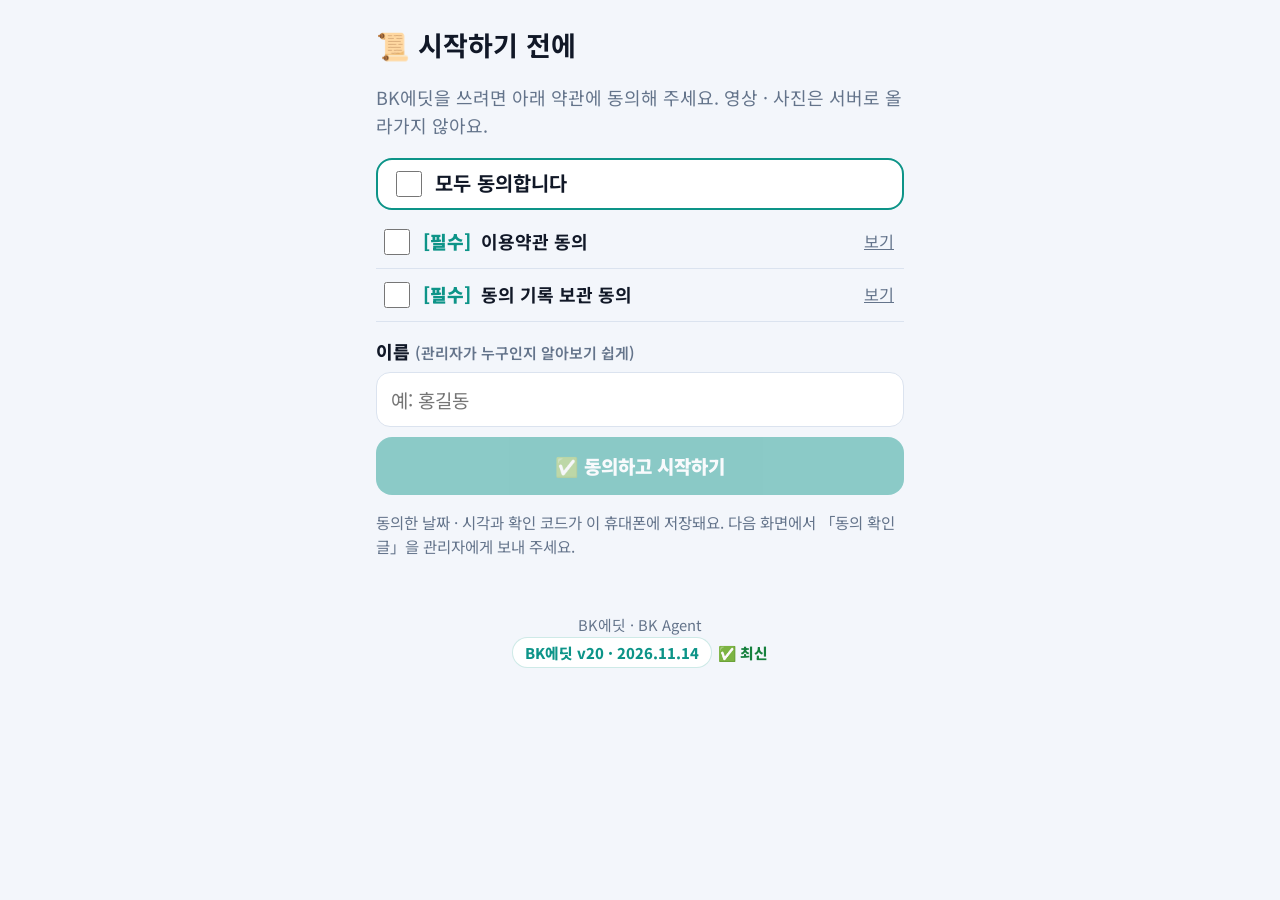
==== commit a2bf10b9: "BK에딧 v20: 다른 사람에게 나눠 주기(QR · 카톡 · 안내 카드) · 사용 설명서 · 라이선스로 쓰기 Co-Authored-By: Claude Opus 5.5 <norepl" ====
--- a/index.html
+++ b/index.html
@@ -26,7 +26,7 @@
 <script>if('serviceWorker' in navigator){var _had=!!navigator.serviceWorker.controller;navigator.serviceWorker.addEventListener('controllerchange',function(){if(_had&&!window._rl){window._rl=1;location.reload()}});window.addEventListener('load',function(){navigator.serviceWorker.register('sw.js',{scope:'./',updateViaCache:'none'}).then(function(r){r.update()}).catch(function(){})})}</script>
 <script>/* 🛠 관리자 미리보기 · 약관에 동의한 뒤에만 라이선스 잠금(BK쇼츠 라이선스)을 확인해요. 약관 버전은 terms.js의 TERMS_VER와 같게 */
 (function(){var a=false,c=null;try{a=localStorage.getItem('bkAdmin')==='1';c=JSON.parse(localStorage.getItem('bkEditConsent')||'null')}catch(e){}
-window.BKE_ADMIN=a;window.BKE_AGREED=!!(c&&c.ver);if(a&&window.BKE_AGREED)window.BK_PROG='shorts';})();</script>
+window.BKE_ADMIN=a;window.BKE_AGREED=!!(c&&c.ver);if(window.BKE_AGREED){window.BK_PROG='shorts';window.BK_PNAME='BK에딧 (BK쇼츠 라이선스)';}   /* 약관 동의 뒤 라이선스 확인 (관리자 · 다른 사람 모두) */})();</script>
 <script src="license.js"></script>
 </head>
 <body>
@@ -43,18 +43,20 @@
 
 <!-- 🏠 첫 화면 -->
 <section id="home" class="page" hidden>
-  <header class="top"><div class="brand"><img src="icon-192.png" alt="" width="40" height="40"><h1>BK에딧</h1><em>🛠 관리자 미리보기</em></div><a class="ghost" href="/bk-shorts/">BK쇼츠</a></header>
+  <header class="top"><div class="brand"><img src="icon-192.png" alt="" width="40" height="40"><h1>BK에딧</h1><em class="admOnly">🛠 관리자</em></div><a class="ghost" href="/bk-shorts/">BK쇼츠</a></header>
   <p class="lead">무엇을 만들까요?</p>
   <div class="modes">
     <button type="button" class="mode m3" id="newFree"><span class="ic">✂️</span><b>편집하기</b><small>가지고 있는 영상 · 쇼츠를 자르고 붙여 다듬기 · 효과 · 글자 · 더빙</small></button>
     <a class="mode m1" href="shorts/edit.html"><span class="ic">🎵</span><b>쇼츠 만들기</b><small>가지고 있는 사진 · 영상으로 노래 쇼츠 만들기 (1차 편집)</small></a>
     <a class="mode m2" href="video/"><span class="ic">🎬</span><b>영상 만들기</b><small>기사 · 글 · 여러 자료를 넣어 목소리 영상 만들기 (1차 편집)</small></a>
-    <a class="mode m4" href="ref.html"><span class="ic">🔎</span><b>레퍼런스 🛠</b><small>잘된 영상 찾기 (유튜브 조회수 순) · 주소 · 후킹 메모 담기 → 영상 만들기에 참고</small></a>
+    <a class="mode m4 admOnly" href="ref.html"><span class="ic">🔎</span><b>레퍼런스 🛠</b><small>잘된 영상 찾기 (유튜브 조회수 순) · 주소 · 후킹 메모 담기 → 영상 만들기에 참고</small></a>
   </div>
   <div class="tabs2"><button type="button" data-t="list" aria-pressed="true">📂 내 프로젝트</button><button type="button" data-t="trash" aria-pressed="false">🗑 휴지통</button></div>
   <div id="projList" class="plist"></div>
-  <div class="adminBox">
+  <a class="guideLink" href="guide.html">📖 처음이세요? <b>BK에딧 사용 설명서</b> ▸</a>
+  <div class="adminBox admOnly">
     <h3>🛠 관리자 메뉴</h3>
+    <button type="button" class="big pri" id="shareApp">📤 다른 사람에게 나눠 주기 <small style="display:block;font-weight:700">QR · 카톡으로 보내기 · QR 안내 카드 · 사용 설명서</small></button>
     <button type="button" class="big sec" id="driveAll">☁️ 프로젝트 전부 구글 드라이브에 백업</button>
     <label class="big sec filebtn">📂 백업 파일(.bkedit) 열기<input type="file" id="openBackup" accept=".bkedit,application/octet-stream"></label>
     <button type="button" class="big sec" id="reSend">💬 약관 동의 확인 글 다시 보내기</button>
@@ -141,7 +143,7 @@
 <div class="toast" id="toast" hidden></div>
 
 <footer class="foot" id="bkFoot"><span class="footName">BK에딧 · BK Agent</span>
-<!--BKVER--><style>.bkv{text-align:center;margin:0 0 18px;font-size:.82rem;color:#64748b;line-height:1.6}.bkv>.bkv-n{display:inline-block;padding:3px 12px;border-radius:999px;background:#fff;border:1.5px solid #0d948833;color:#0d9488;font-weight:800}.bkv-ok{color:#15803d;font-weight:800;margin-left:6px}.bkv-warn{display:block;color:#b45309;font-weight:800;margin-top:4px}#bkVerUp{display:block;width:auto!important;margin:8px auto 0!important;padding:10px 16px!important;border-radius:12px!important;border:0!important;background:#0d9488!important;color:#fff!important;font-weight:800!important;font-size:.92rem!important}#bkVerLog{text-align:left;margin:12px auto 0;max-width:640px;background:#fff;border:2px dashed #f59e0b;border-radius:14px;padding:10px 14px;color:#334155}#bkVerLog summary{cursor:pointer;font-weight:800;color:#92400e}.bkv-e{border-top:1px solid #f1f5f9;padding:8px 0 2px;margin-top:8px}.bkv-e b{color:#0d9488}.bkv-e span{color:#94a3b8;font-size:.78rem}.bkv-e ul{margin:4px 0 0;padding-left:18px}.bkv-e li{margin:2px 0}.bkv-new b{background:#fef3c7;padding:0 6px;border-radius:6px}</style><div class="bkv" id="bkVer"><span class="bkv-n">BK에딧 v19 · 2026.11.07</span><span id="bkVerSt"></span><details id="bkVerLog" hidden></details></div><script>(function(){var V={"v": "19", "prefix": "bk-editapp-", "always": false, "log": [["19", "2026.11.07", ["🐞 쇼츠 만들기: 📁 내 파일에서 MP3를 골라도 안 들어가던 문제 고침 · ➕ 자료 넣기에 🎵 노래(Suno MP3) 다시", "🎵 새 영상 종류 「노래 · 플레이리스트」: 위 큰 제목 · 움직이는 막대가 처음부터 켜져요", "✂️ 노래 구간 고르기: 🎶 전체 곡 · 🎯 하이라이트(30 · 45 · 60초 자동 찾기 · 1초 · 5초 옮기기) · ⏱ 3분까지(쇼츠) · 🎼 플레이리스트에서 한 곡 (조용한 틈으로 나누기) · ▶ 들어 보기 · 가사 박자도 함께 옮겨요", "📊 노래에 맞춰 움직이는 막대: 막대 · 물결 · 대칭 · 동그라미 / 🌈 무지개 · 💜 네온 · 🤍 흰색 · ✨ 금색 / 위 · 가운데 · 아래", "📌 위 큰 제목 (영상 내내): 사진 위 글씨 · 검은 띠 · 두 줄 색 따로 · 굵은 · 손글씨 · 둥근 글씨"]], ["18", "2026.11.07", ["🇰🇷 영상 만들기 「🧑 등장인물」(기본 한국인) · 「🏠 장소」(기본 한국): AI 요청서 규칙 + 이미지 · 영상 · 기준 이미지 프롬프트를 복사하면 맨 앞에 「All people are South Korean …」이 자동으로 붙어요", "🎯 따라 할 점 6묶음 24가지 (구성 · 🕺 움직임 · 🎥 촬영 · 인물 · 장소 · 소리 · 글자) + 🎚 얼마나 비슷하게(느낌만 · 비슷하게 · 동작까지 최대한) + ✍️ 자세히 적기", "📁 내 레퍼런스에 「내 영상 파일」 담기 (휴대폰에만 저장) → 영상 만들기에서 고르면 AI 요청서에 영상 파일이 같이 첨부돼요 · ▶ 보기로 재생", "📖 레퍼런스 사용 설명서 (오른쪽 위 📖): 유튜브 찾기 · 검색 키 만드는 법(주소 복사 단추) · 점수 · 인스타 · 틱톡 링크로 담기 · 쇼츠 · 영상에서 쓰기", "🔍 레퍼런스: 결과가 없거나 적으면 까닭을 보여 줘요 (예: 조회수 100만 미만 38개 · 외국 영상 9개를 뺐어요)", "👀 조회수 · 🌏 나라 · 📺 채널 크기 · ↕ 순서를 바꾸면 이미 받은 영상에서 바로 다시 걸러요 (0점) · 「조건 넓혀 보기」 단추"]], ["17", "2026.11.07", ["🎯 쇼츠 만들기 · 영상 만들기 ➕ 자료 넣기에 「🎯 내 레퍼런스」 추가 — 담아 둔 잘된 영상을 고르면 맨 위에 「🎯 참고 영상」 띠 (▶ 보기 · ✕ 빼기) · 머리에 「🎯 참고」", "🎬 레퍼런스 「이걸로 만들기」 → 쇼츠 만들기 / 영상 만들기 중 고르기 · 영상 만들기는 AI 요청서에 링크 · 메모가 들어가요", "🔥 「요즘 터진 것」(최근 1주 · 하루 조회수 순) · 🐣 「작은 채널 대박」 한 번에 맞추기 단추", "↕ 순서에 🚀 하루 조회수 순 · 🔥 구독자 대비 터진 순 추가 · 결과에 👥 구독자 · 🔥 구독자의 몇 배 · 📈 하루 조회수 표시", "🔧 더 좁히기 → 📺 채널 크기 (구독자 10만 · 1만 이하)", "🔎 조건 맨 아래에 크고 색 있는 「이 조건으로 찾기」 버튼 · 🔑 검색 키 바꾸기는 오른쪽 위 작은 열쇠로", "🌏 레퍼런스 찾기에 「나라」 추가: 🇰🇷 한국만(제목 한글 · 한국어 영상만 보여 줘요) · 모두 · 🌍 외국만", "🔑 검색 키를 바꾸면 🔋 남은 점수가 10,000점부터 다시 세져요 (키마다 따로)", "🔋 레퍼런스: 키 잠금 등으로 검색이 막혔을 때는 남은 점수를 줄이지 않아요 (구글이 검색을 받아 준 뒤에만 세기)"]], ["16", "2026.11.06", ["🔎 레퍼런스 (첫 화면 4번째 · 🛠): 유튜브에서 잘된 영상 찾기 — 쇼츠만 · 기간 · 최소 조회수(10만 · 100만 · 1000만) · 조회수 많은 순 · 앱 안에서 ▶ 보기 · 📌 담기", "🔑 유튜브 검색 키는 이 휴대폰에만 저장 (하루 약 100번 무료) · 틱톡 · 인스타는 검색어로 그 앱 열기", "📌 내 레퍼런스: 주소 붙여넣기로 담기 · 🪝 후킹 · 💬 자막 · 🎵 음악 등 메모 · 🎬 이걸로 만들기 → 영상 만들기 「참고 영상」에 링크 · 메모가 들어가요", "🔋 오늘 남은 무료 점수 막대 (남은 점수 · 검색 횟수 · 더 할 수 있는 횟수) · 버튼에 쓰는 점수 표시 · 많이 쓰면 알림", "🔎 결과는 10개씩 · 아래 1 · 2 · 3 쪽 넘기기 (점수 안 듦) · 조건에 맞는 게 적으면 한 번만 더 자동으로 찾기", "▶ 그림 · 제목을 누르면 바로 재생 · 「↗ 유튜브」 한 번에 유튜브로", "🎯 사람 따라가기 (✨ 효과 → 글자 · 스티커 · 가리기): 사람을 네모로 고르면 글자 · 스티커 · 모자이크가 그 사람을 따라다녀요 · 놓치면 「여기서 다시 잡기」"]], ["15", "2026.11.06", ["🎬 영상 만들기 주제 줄: 주제는 위 한 줄 · 「✏️ 주제 바꾸기」 「🔄 새로 시작」 버튼은 같은 크기로 나란히", "🧹 자료 메모 지우기 버튼 추가", "🔄 새로 시작하면 자료 메모 · 쓰던 내용(지난번에 쓰던 내용이 있어요)까지 확실히 지우기"]], ["14", "2026.11.06", ["📂 내 프로젝트 더 보기 판: 한 쪽에 10개씩 · 아래 1 · 2 · 3 쪽 번호로 넘기기 (찾기도 함께)", "🎵 쇼츠 만들기 ➕ 자료 넣기를 영상 만들기처럼 4가지만: 📷 사진 · 영상 / 📁 내 파일 / 📥 내 보관함 / ✍️ 글 넣기"]], ["13", "2026.11.06", ["📂 내 프로젝트는 4개만 보이고, 나머지는 「📂 나머지 N개 더 보기 ▸」 판에서 (이름으로 찾기 · 열기 · 🗑)", "🎵 쇼츠 만들기 첫 화면: 「어떤 영상」 · 「화면」을 옆으로 밀지 않고 한 줄 + 바꾸기 ▸ → 고르기 판"]], ["12", "2026.11.06", ["📏 영상 만들기 세로 길이 줄이기 — 분량 · 장면 길이 · 자막 위치 등은 제목 위 · 버튼은 가로 한 줄 · 안내는 한 줄 (「30초 = 8초 × 4장면 · 대본 약 200자」)", "🎵 배경음악 · 💬 자막 스타일 · 🎨 화면 스타일은 「지금 고른 것 한 줄 + 바꾸기 ▸」 → 아래에서 올라오는 판에서 고르기", "꾸미기에서 쓰지 않는 채널 이름 띠 · 출처 칸 숨기기"]], ["11", "2026.11.06", ["🔄 영상 만들기 「새로 시작」 — 예전 주제 · 자료 · 자료 메모 · AI 답 · 대본 · 장면 카드 · 장면 사진 · 넣은 영상 · 목소리를 한 번에 지우고 새 자료로 시작 (첫 화면 · 대본 탭 · ⋮ 메뉴)", "보관함 · 화면 스타일 · 장면 길이 · 분량 · 라이선스는 그대로"]], ["10", "2026.11.06", ["↗ Flow 열기: BK에딧 안의 작은 창이 아니라 크롬 앱으로 따로 열려요 → 화면 나누기(Flow 위 · BK에딧 아래)가 돼요", "📷 화면 스타일 기본을 실사로 — 이미지 프롬프트가 「진짜 사진처럼 · 그림 · 만화 · 3D 아님」으로 시작해요 · 대본 탭에서 스타일을 바꿀 수 있어요"]], ["9", "2026.11.06", ["⏱ 장면 길이에 15초 · 30초(Kling) 추가 — 「60초 = 30초 × 2장면」처럼 나누고, 요청서가 한 장면 안에서 여러 동작 · 대사가 이어지게 써 달라고 해요", "15 · 30초를 고르면 영상 AI가 Kling으로 바뀌고 「↗ Kling 열기」 버튼이 돼요 (8초 이하는 Flow)"]], ["8", "2026.11.06", ["🎞 영상 클립 탭을 「장면 보드」로 새로 — 장면 카드마다 대사 · 설명 · 사진 · 📋 이미지 프롬프트 · 📋 영상 프롬프트+대사 · ✅ 복사 표시", "↗ Flow 열기(크롬 새 창) + 화면 나누기 안내(Flow 위 · BK에딧 아래) + 큰 「📋 다음 복사」(기준 이미지 → 장면 이미지 → 장면 영상 순서)", "📥 내려받은 장면 사진 · 영상을 한꺼번에 가져오기 — 내려받은 순서대로 장면에 들어가고 보관함에도 담겨요 · 🖼 사진 복사(Flow에 붙여넣기)", "🛠 더 보기: 🧩 스토리보드 한 장 칸 나누기 · 클립보드에 차례로 담기 · 영상 AI · 화면 스타일", "AI 요청서: 장면마다 이미지 프롬프트 · 영상(움직임) 프롬프트 · 대사 + 기준 이미지 · 정리하면 영상 클립 탭으로 바로", "출처 · 확인 필요 경고 빼기 · 클립이 없을 땐 위 미리보기를 작게"]], ["7", "2026.11.06", ["🎬 영상 만들기 순서를 장면 중심으로: 대본·장면 → 영상 클립 → 소리 → 꾸미기 → 만들기", "📝 대본·장면: 분량 + 장면 길이(6 · 8 · 10초)를 고르면 「60초 = 8초 × 8장면」 · AI가 장면마다 대사 · 화면 설명 · 영상 프롬프트를 줘요 → 정리하기 한 번에 대본 + 장면 카드", "🎞 영상 클립: 장면 카드마다 프롬프트 복사(🗣 대사 포함 복사도) → Flow에서 만든 클립 넣기 · 여러 개 한꺼번에", "🔊 소리: 🎬 Flow 소리 그대로 / 🎙 내 목소리로 더빙 / 🔀 섞기(클립 소리 작게) · 내 목소리 등록은 ⚙️ 더 보기 안으로", "🎞 참고 영상(선택): 영상 · 링크 · 따라 할 점 → 요청서에 「형식만 참고 · 새로 만들기」 · 장면 모아보기 그림도 함께 보내기"]], ["6", "2026.11.06", ["🎬 영상 만들기 첫 화면: ① 「➕ 주제 고르기」(주제가 한눈에 · ✍️ 직접 입력하기) → ② 「➕ 자료 넣기」 → ✅ 선택 완료", "➕ 자료 넣기는 4가지만: 📷 사진 · 영상 / 📁 내 파일 / 📥 내 보관함 / ✍️ 글 넣기", "대본 탭: 📎 넣은 자료(사진 · 글) 보여 주기 → ⏱ 몇 초짜리로 → 🤖 AI에게 보내기 (요청서 + 사진을 공유 화면으로 한 번에)", "대본 탭에서 소재 · 분량 중복 · 채널 이름 · 첫 인사 · 출처 · 좋아요와 구독 빼기"]], ["5", "2026.11.06", ["🔧 업데이트 뒤 약관 동의 화면이 계속 다시 나오던 문제 고침 — 한 번 동의하면 바로 시작돼요 (약관 내용이 바뀔 때만 한 번 다시 물어봐요)", "🔧 업데이트할 때 새 파일과 예전 파일이 섞이지 않게 (항상 새 파일 확인)"]], ["4", "2026.11.06", ["➕ 넣기: 📷 갤러리 · 📁 내 파일 · 📥 내 보관함 중에서 고르기 · 고르면 「📥 보관함에도 담아 둘까요?」 (다음부터 묻지 않기 · ⚙️ 더 보기에서 바꾸기) · 보관함에서 빼기", "🔗 카톡 · 문자로 주소를 보내면 BK에딧 아이콘 · 소개 · QR이 들어간 그림 카드가 떠요","🎤 말로 쓰기: 더빙 대본 · 영상 만들기 대본 · 글 넣기에서 말하면 글씨로 써져요 (약관에 안내 추가 → 한 번 다시 동의)", "🎵 쇼츠 만들기 · 🎬 영상 만들기 첫 화면을 단순하게 — 미리보기 없이 「어떤 영상」 + 큰 「➕ 자료 넣기」(사진 · 영상 · 📰 스크랩 · ✍️ 글 · 😂 웃긴 말 · 🎵 노래) + 「✅ 선택 완료」", "✍️ 글 넣기: 자막으로 · 글 화면으로 / 😂 웃긴 말: 줄마다 예능 자막 / 📰 스크랩: 전체 보이기로", "편집 화면은 BK에딧 편집하기처럼 — 위 한 줄 · 작은 미리보기 · 큰 글씨 · 큰 버튼 (기능은 그대로)"]], ["3", "2026.11.06", ["🛠 관리자 메뉴에 💾 지금 버전 백업하기 — 사이트에 올라간 BK에딧 파일 전체(맨 위 · shorts · video)를 날짜 붙은 zip으로 저장 · 구글 드라이브로 바로 보내기 · 되돌리는 방법 안내", "🔗 관리용 주소(올리기 주소 3개 · 저장소 · 관리자 켜기) 누르면 복사", "맨 아래 「BK에딧 · BK Agent」를 3초 안에 7번 누르면 관리자 메뉴 켜기 · 끄기"]], ["2", "2026.11.06", ["🏠 첫 화면 순서 · 이름: ✂️ 편집하기 → 🎵 쇼츠 만들기 → 🎬 영상 만들기", "🎵 쇼츠 만들기 · 🎬 영상 만들기를 BK에딧 안에 따로 (1차 편집) — BK쇼츠 · BK영상 앱과 저장 공간도 따로라 서로 덮어쓰지 않아요", "🎵 쇼츠 만들기 시작: ① 사진 · 동영상 먼저 넣기 → ② 어떤 영상 → 「✅ 선택 완료 → 편집하기」", "✂️ 1차 편집 다 하면 「최종 편집하러 가기」 → BK에딧 편집하기로 바로 (다시 보내면 「영상만 바꾸기」 · 효과 · 글자는 그대로)", "✨ 효과: 🔤 글자 13가지 · 😀 스티커 · 화면 효과 · 🎨 색감 · 🔀 장면 전환 · 🔔 효과음 · 🫥 모자이크 (화면에서 끌어 옮기기)", "🎙 더빙 화면: 위에 영상 · 구간 막대 · 가운데 대본(노랗게 표시) · 영상과 녹음이 같이 시작 · 녹음 당기기 보정", "🔉 목소리 나올 때 다른 소리: 그대로 · 줄이기 · 끄기 · 영상 소리 전부 끄기", "◁ 뒤로 가기 · ← : 고친 것이 있으면 「저장하고 나가기 / 저장 안 하고 나가기 / 계속 편집」 물어보기 · 첫 화면에서는 「끌까요?」"]], ["1", "2026.11.06", ["🛠 BK에딧 처음 만듦 (관리자 미리보기) — 🎵 노래 쇼츠 · 🎙 목소리 영상 · ✂️ 자유 편집을 한 앱에서", "📜 이용약관 동의 화면 — 모두 동의 · [필수] 이용약관 · [필수] 동의 기록 보관 · 확인 코드 · 💬 동의 확인 글 보내기", "✂️ 자유 편집: 크고 단순한 화면 · 아래 큰 버튼(분할 · 자르기 · 삭제 · 소리 분리 · 오디오 · 글자) · 되돌리기", "🔊 영상 소리 분리 · 🎧 소리 추출(WAV 저장) · 🎙 녹음(대본 띄우기) · 🎵 음악 넣기", "📂 내 프로젝트 여러 개 · 🗑 휴지통 · 💾 백업 파일(.bkedit) 저장 · 열기 · ☁️ 구글 드라이브로 백업", "📱 화면 비율 바로 바꾸기(세로 · 가로 · 정사각) · 💾 MP4 영상 만들기"]]]};
+<!--BKVER--><style>.bkv{text-align:center;margin:0 0 18px;font-size:.82rem;color:#64748b;line-height:1.6}.bkv>.bkv-n{display:inline-block;padding:3px 12px;border-radius:999px;background:#fff;border:1.5px solid #0d948833;color:#0d9488;font-weight:800}.bkv-ok{color:#15803d;font-weight:800;margin-left:6px}.bkv-warn{display:block;color:#b45309;font-weight:800;margin-top:4px}#bkVerUp{display:block;width:auto!important;margin:8px auto 0!important;padding:10px 16px!important;border-radius:12px!important;border:0!important;background:#0d9488!important;color:#fff!important;font-weight:800!important;font-size:.92rem!important}#bkVerLog{text-align:left;margin:12px auto 0;max-width:640px;background:#fff;border:2px dashed #f59e0b;border-radius:14px;padding:10px 14px;color:#334155}#bkVerLog summary{cursor:pointer;font-weight:800;color:#92400e}.bkv-e{border-top:1px solid #f1f5f9;padding:8px 0 2px;margin-top:8px}.bkv-e b{color:#0d9488}.bkv-e span{color:#94a3b8;font-size:.78rem}.bkv-e ul{margin:4px 0 0;padding-left:18px}.bkv-e li{margin:2px 0}.bkv-new b{background:#fef3c7;padding:0 6px;border-radius:6px}</style><div class="bkv" id="bkVer"><span class="bkv-n">BK에딧 v20 · 2026.11.14</span><span id="bkVerSt"></span><details id="bkVerLog" hidden></details></div><script>(function(){var V={"v": "20", "prefix": "bk-editapp-", "always": false, "log": [["20", "2026.11.14", ["📤 BK에딧을 다른 사람에게 나눠 줄 수 있어요: 관리자 메뉴 → 「📤 다른 사람에게 나눠 주기」 — QR · 💬 카톡으로 보내기(주소 + 쓰는 법) · 🖼 QR 안내 카드 저장 · 📋 주소 복사", "📖 BK에딧 사용 설명서 (guide.html · 누구나): 설치 · 라이선스 · 편집하기 · 쇼츠 · 노래 · 저장 · 올리기 · 주의할 점", "👥 관리자가 아니어도 약관 동의 → 라이선스(BK쇼츠 라이선스)를 받으면 쓸 수 있어요 · 🛠 관리자 메뉴 · 🔎 레퍼런스는 관리자만"]], ["19", "2026.11.07", ["🎵 BK뮤직 노래함 연결: ➕ 자료 넣기 → 🎵 노래에서 BK뮤직 노래를 고르면 노래 · 가사 · 표지가 함께 들어오고 노래방 자막이 자동으로 맞춰져요 (BK뮤직 「🎬 쇼츠 만들기」로도)", "🎯 가사 박자 자동 맞추기: 노래에서 목소리 나오는 곳을 찾아 줄마다 시간을 넣어요 · 어긋난 줄만 고치기", "🎤 노래방 색 고르기(부르기 전 · 채워지는 색 · 테두리) · 2줄 노래방(다음 줄 미리 보기) · 💾 자막 있는 것 + 없는 것 둘 다 만들기", "🎶 노래 스티커 9가지(막대 · 대칭 · 물결 · 주파수 선 · 둥근 막대 · 하트 · 점 · 음표 · 퍼지는 원) · 6색 · 노래 따라 / 그냥 출렁 · 손가락으로 옮기고 두 손가락으로 크기", "🐞 쇼츠 만들기: 📁 내 파일에서 MP3를 골라도 안 들어가던 문제 고침 · ➕ 자료 넣기에 🎵 노래(Suno MP3) 다시", "🎵 새 영상 종류 「노래 · 플레이리스트」: 위 큰 제목 · 움직이는 막대가 처음부터 켜져요", "✂️ 노래 구간 고르기: 🎶 전체 곡 · 🎯 하이라이트(30 · 45 · 60초 자동 찾기 · 1초 · 5초 옮기기) · ⏱ 3분까지(쇼츠) · 🎼 플레이리스트에서 한 곡 (조용한 틈으로 나누기) · ▶ 들어 보기 · 가사 박자도 함께 옮겨요", "📊 노래에 맞춰 움직이는 막대: 막대 · 물결 · 대칭 · 동그라미 / 🌈 무지개 · 💜 네온 · 🤍 흰색 · ✨ 금색 / 위 · 가운데 · 아래", "📌 위 큰 제목 (영상 내내): 사진 위 글씨 · 검은 띠 · 두 줄 색 따로 · 굵은 · 손글씨 · 둥근 글씨"]], ["18", "2026.11.07", ["🇰🇷 영상 만들기 「🧑 등장인물」(기본 한국인) · 「🏠 장소」(기본 한국): AI 요청서 규칙 + 이미지 · 영상 · 기준 이미지 프롬프트를 복사하면 맨 앞에 「All people are South Korean …」이 자동으로 붙어요", "🎯 따라 할 점 6묶음 24가지 (구성 · 🕺 움직임 · 🎥 촬영 · 인물 · 장소 · 소리 · 글자) + 🎚 얼마나 비슷하게(느낌만 · 비슷하게 · 동작까지 최대한) + ✍️ 자세히 적기", "📁 내 레퍼런스에 「내 영상 파일」 담기 (휴대폰에만 저장) → 영상 만들기에서 고르면 AI 요청서에 영상 파일이 같이 첨부돼요 · ▶ 보기로 재생", "📖 레퍼런스 사용 설명서 (오른쪽 위 📖): 유튜브 찾기 · 검색 키 만드는 법(주소 복사 단추) · 점수 · 인스타 · 틱톡 링크로 담기 · 쇼츠 · 영상에서 쓰기", "🔍 레퍼런스: 결과가 없거나 적으면 까닭을 보여 줘요 (예: 조회수 100만 미만 38개 · 외국 영상 9개를 뺐어요)", "👀 조회수 · 🌏 나라 · 📺 채널 크기 · ↕ 순서를 바꾸면 이미 받은 영상에서 바로 다시 걸러요 (0점) · 「조건 넓혀 보기」 단추"]], ["17", "2026.11.07", ["🎯 쇼츠 만들기 · 영상 만들기 ➕ 자료 넣기에 「🎯 내 레퍼런스」 추가 — 담아 둔 잘된 영상을 고르면 맨 위에 「🎯 참고 영상」 띠 (▶ 보기 · ✕ 빼기) · 머리에 「🎯 참고」", "🎬 레퍼런스 「이걸로 만들기」 → 쇼츠 만들기 / 영상 만들기 중 고르기 · 영상 만들기는 AI 요청서에 링크 · 메모가 들어가요", "🔥 「요즘 터진 것」(최근 1주 · 하루 조회수 순) · 🐣 「작은 채널 대박」 한 번에 맞추기 단추", "↕ 순서에 🚀 하루 조회수 순 · 🔥 구독자 대비 터진 순 추가 · 결과에 👥 구독자 · 🔥 구독자의 몇 배 · 📈 하루 조회수 표시", "🔧 더 좁히기 → 📺 채널 크기 (구독자 10만 · 1만 이하)", "🔎 조건 맨 아래에 크고 색 있는 「이 조건으로 찾기」 버튼 · 🔑 검색 키 바꾸기는 오른쪽 위 작은 열쇠로", "🌏 레퍼런스 찾기에 「나라」 추가: 🇰🇷 한국만(제목 한글 · 한국어 영상만 보여 줘요) · 모두 · 🌍 외국만", "🔑 검색 키를 바꾸면 🔋 남은 점수가 10,000점부터 다시 세져요 (키마다 따로)", "🔋 레퍼런스: 키 잠금 등으로 검색이 막혔을 때는 남은 점수를 줄이지 않아요 (구글이 검색을 받아 준 뒤에만 세기)"]], ["16", "2026.11.06", ["🔎 레퍼런스 (첫 화면 4번째 · 🛠): 유튜브에서 잘된 영상 찾기 — 쇼츠만 · 기간 · 최소 조회수(10만 · 100만 · 1000만) · 조회수 많은 순 · 앱 안에서 ▶ 보기 · 📌 담기", "🔑 유튜브 검색 키는 이 휴대폰에만 저장 (하루 약 100번 무료) · 틱톡 · 인스타는 검색어로 그 앱 열기", "📌 내 레퍼런스: 주소 붙여넣기로 담기 · 🪝 후킹 · 💬 자막 · 🎵 음악 등 메모 · 🎬 이걸로 만들기 → 영상 만들기 「참고 영상」에 링크 · 메모가 들어가요", "🔋 오늘 남은 무료 점수 막대 (남은 점수 · 검색 횟수 · 더 할 수 있는 횟수) · 버튼에 쓰는 점수 표시 · 많이 쓰면 알림", "🔎 결과는 10개씩 · 아래 1 · 2 · 3 쪽 넘기기 (점수 안 듦) · 조건에 맞는 게 적으면 한 번만 더 자동으로 찾기", "▶ 그림 · 제목을 누르면 바로 재생 · 「↗ 유튜브」 한 번에 유튜브로", "🎯 사람 따라가기 (✨ 효과 → 글자 · 스티커 · 가리기): 사람을 네모로 고르면 글자 · 스티커 · 모자이크가 그 사람을 따라다녀요 · 놓치면 「여기서 다시 잡기」"]], ["15", "2026.11.06", ["🎬 영상 만들기 주제 줄: 주제는 위 한 줄 · 「✏️ 주제 바꾸기」 「🔄 새로 시작」 버튼은 같은 크기로 나란히", "🧹 자료 메모 지우기 버튼 추가", "🔄 새로 시작하면 자료 메모 · 쓰던 내용(지난번에 쓰던 내용이 있어요)까지 확실히 지우기"]], ["14", "2026.11.06", ["📂 내 프로젝트 더 보기 판: 한 쪽에 10개씩 · 아래 1 · 2 · 3 쪽 번호로 넘기기 (찾기도 함께)", "🎵 쇼츠 만들기 ➕ 자료 넣기를 영상 만들기처럼 4가지만: 📷 사진 · 영상 / 📁 내 파일 / 📥 내 보관함 / ✍️ 글 넣기"]], ["13", "2026.11.06", ["📂 내 프로젝트는 4개만 보이고, 나머지는 「📂 나머지 N개 더 보기 ▸」 판에서 (이름으로 찾기 · 열기 · 🗑)", "🎵 쇼츠 만들기 첫 화면: 「어떤 영상」 · 「화면」을 옆으로 밀지 않고 한 줄 + 바꾸기 ▸ → 고르기 판"]], ["12", "2026.11.06", ["📏 영상 만들기 세로 길이 줄이기 — 분량 · 장면 길이 · 자막 위치 등은 제목 위 · 버튼은 가로 한 줄 · 안내는 한 줄 (「30초 = 8초 × 4장면 · 대본 약 200자」)", "🎵 배경음악 · 💬 자막 스타일 · 🎨 화면 스타일은 「지금 고른 것 한 줄 + 바꾸기 ▸」 → 아래에서 올라오는 판에서 고르기", "꾸미기에서 쓰지 않는 채널 이름 띠 · 출처 칸 숨기기"]], ["11", "2026.11.06", ["🔄 영상 만들기 「새로 시작」 — 예전 주제 · 자료 · 자료 메모 · AI 답 · 대본 · 장면 카드 · 장면 사진 · 넣은 영상 · 목소리를 한 번에 지우고 새 자료로 시작 (첫 화면 · 대본 탭 · ⋮ 메뉴)", "보관함 · 화면 스타일 · 장면 길이 · 분량 · 라이선스는 그대로"]], ["10", "2026.11.06", ["↗ Flow 열기: BK에딧 안의 작은 창이 아니라 크롬 앱으로 따로 열려요 → 화면 나누기(Flow 위 · BK에딧 아래)가 돼요", "📷 화면 스타일 기본을 실사로 — 이미지 프롬프트가 「진짜 사진처럼 · 그림 · 만화 · 3D 아님」으로 시작해요 · 대본 탭에서 스타일을 바꿀 수 있어요"]], ["9", "2026.11.06", ["⏱ 장면 길이에 15초 · 30초(Kling) 추가 — 「60초 = 30초 × 2장면」처럼 나누고, 요청서가 한 장면 안에서 여러 동작 · 대사가 이어지게 써 달라고 해요", "15 · 30초를 고르면 영상 AI가 Kling으로 바뀌고 「↗ Kling 열기」 버튼이 돼요 (8초 이하는 Flow)"]], ["8", "2026.11.06", ["🎞 영상 클립 탭을 「장면 보드」로 새로 — 장면 카드마다 대사 · 설명 · 사진 · 📋 이미지 프롬프트 · 📋 영상 프롬프트+대사 · ✅ 복사 표시", "↗ Flow 열기(크롬 새 창) + 화면 나누기 안내(Flow 위 · BK에딧 아래) + 큰 「📋 다음 복사」(기준 이미지 → 장면 이미지 → 장면 영상 순서)", "📥 내려받은 장면 사진 · 영상을 한꺼번에 가져오기 — 내려받은 순서대로 장면에 들어가고 보관함에도 담겨요 · 🖼 사진 복사(Flow에 붙여넣기)", "🛠 더 보기: 🧩 스토리보드 한 장 칸 나누기 · 클립보드에 차례로 담기 · 영상 AI · 화면 스타일", "AI 요청서: 장면마다 이미지 프롬프트 · 영상(움직임) 프롬프트 · 대사 + 기준 이미지 · 정리하면 영상 클립 탭으로 바로", "출처 · 확인 필요 경고 빼기 · 클립이 없을 땐 위 미리보기를 작게"]], ["7", "2026.11.06", ["🎬 영상 만들기 순서를 장면 중심으로: 대본·장면 → 영상 클립 → 소리 → 꾸미기 → 만들기", "📝 대본·장면: 분량 + 장면 길이(6 · 8 · 10초)를 고르면 「60초 = 8초 × 8장면」 · AI가 장면마다 대사 · 화면 설명 · 영상 프롬프트를 줘요 → 정리하기 한 번에 대본 + 장면 카드", "🎞 영상 클립: 장면 카드마다 프롬프트 복사(🗣 대사 포함 복사도) → Flow에서 만든 클립 넣기 · 여러 개 한꺼번에", "🔊 소리: 🎬 Flow 소리 그대로 / 🎙 내 목소리로 더빙 / 🔀 섞기(클립 소리 작게) · 내 목소리 등록은 ⚙️ 더 보기 안으로", "🎞 참고 영상(선택): 영상 · 링크 · 따라 할 점 → 요청서에 「형식만 참고 · 새로 만들기」 · 장면 모아보기 그림도 함께 보내기"]], ["6", "2026.11.06", ["🎬 영상 만들기 첫 화면: ① 「➕ 주제 고르기」(주제가 한눈에 · ✍️ 직접 입력하기) → ② 「➕ 자료 넣기」 → ✅ 선택 완료", "➕ 자료 넣기는 4가지만: 📷 사진 · 영상 / 📁 내 파일 / 📥 내 보관함 / ✍️ 글 넣기", "대본 탭: 📎 넣은 자료(사진 · 글) 보여 주기 → ⏱ 몇 초짜리로 → 🤖 AI에게 보내기 (요청서 + 사진을 공유 화면으로 한 번에)", "대본 탭에서 소재 · 분량 중복 · 채널 이름 · 첫 인사 · 출처 · 좋아요와 구독 빼기"]], ["5", "2026.11.06", ["🔧 업데이트 뒤 약관 동의 화면이 계속 다시 나오던 문제 고침 — 한 번 동의하면 바로 시작돼요 (약관 내용이 바뀔 때만 한 번 다시 물어봐요)", "🔧 업데이트할 때 새 파일과 예전 파일이 섞이지 않게 (항상 새 파일 확인)"]], ["4", "2026.11.06", ["➕ 넣기: 📷 갤러리 · 📁 내 파일 · 📥 내 보관함 중에서 고르기 · 고르면 「📥 보관함에도 담아 둘까요?」 (다음부터 묻지 않기 · ⚙️ 더 보기에서 바꾸기) · 보관함에서 빼기", "🔗 카톡 · 문자로 주소를 보내면 BK에딧 아이콘 · 소개 · QR이 들어간 그림 카드가 떠요","🎤 말로 쓰기: 더빙 대본 · 영상 만들기 대본 · 글 넣기에서 말하면 글씨로 써져요 (약관에 안내 추가 → 한 번 다시 동의)", "🎵 쇼츠 만들기 · 🎬 영상 만들기 첫 화면을 단순하게 — 미리보기 없이 「어떤 영상」 + 큰 「➕ 자료 넣기」(사진 · 영상 · 📰 스크랩 · ✍️ 글 · 😂 웃긴 말 · 🎵 노래) + 「✅ 선택 완료」", "✍️ 글 넣기: 자막으로 · 글 화면으로 / 😂 웃긴 말: 줄마다 예능 자막 / 📰 스크랩: 전체 보이기로", "편집 화면은 BK에딧 편집하기처럼 — 위 한 줄 · 작은 미리보기 · 큰 글씨 · 큰 버튼 (기능은 그대로)"]], ["3", "2026.11.06", ["🛠 관리자 메뉴에 💾 지금 버전 백업하기 — 사이트에 올라간 BK에딧 파일 전체(맨 위 · shorts · video)를 날짜 붙은 zip으로 저장 · 구글 드라이브로 바로 보내기 · 되돌리는 방법 안내", "🔗 관리용 주소(올리기 주소 3개 · 저장소 · 관리자 켜기) 누르면 복사", "맨 아래 「BK에딧 · BK Agent」를 3초 안에 7번 누르면 관리자 메뉴 켜기 · 끄기"]], ["2", "2026.11.06", ["🏠 첫 화면 순서 · 이름: ✂️ 편집하기 → 🎵 쇼츠 만들기 → 🎬 영상 만들기", "🎵 쇼츠 만들기 · 🎬 영상 만들기를 BK에딧 안에 따로 (1차 편집) — BK쇼츠 · BK영상 앱과 저장 공간도 따로라 서로 덮어쓰지 않아요", "🎵 쇼츠 만들기 시작: ① 사진 · 동영상 먼저 넣기 → ② 어떤 영상 → 「✅ 선택 완료 → 편집하기」", "✂️ 1차 편집 다 하면 「최종 편집하러 가기」 → BK에딧 편집하기로 바로 (다시 보내면 「영상만 바꾸기」 · 효과 · 글자는 그대로)", "✨ 효과: 🔤 글자 13가지 · 😀 스티커 · 화면 효과 · 🎨 색감 · 🔀 장면 전환 · 🔔 효과음 · 🫥 모자이크 (화면에서 끌어 옮기기)", "🎙 더빙 화면: 위에 영상 · 구간 막대 · 가운데 대본(노랗게 표시) · 영상과 녹음이 같이 시작 · 녹음 당기기 보정", "🔉 목소리 나올 때 다른 소리: 그대로 · 줄이기 · 끄기 · 영상 소리 전부 끄기", "◁ 뒤로 가기 · ← : 고친 것이 있으면 「저장하고 나가기 / 저장 안 하고 나가기 / 계속 편집」 물어보기 · 첫 화면에서는 「끌까요?」"]], ["1", "2026.11.06", ["🛠 BK에딧 처음 만듦 (관리자 미리보기) — 🎵 노래 쇼츠 · 🎙 목소리 영상 · ✂️ 자유 편집을 한 앱에서", "📜 이용약관 동의 화면 — 모두 동의 · [필수] 이용약관 · [필수] 동의 기록 보관 · 확인 코드 · 💬 동의 확인 글 보내기", "✂️ 자유 편집: 크고 단순한 화면 · 아래 큰 버튼(분할 · 자르기 · 삭제 · 소리 분리 · 오디오 · 글자) · 되돌리기", "🔊 영상 소리 분리 · 🎧 소리 추출(WAV 저장) · 🎙 녹음(대본 띄우기) · 🎵 음악 넣기", "📂 내 프로젝트 여러 개 · 🗑 휴지통 · 💾 백업 파일(.bkedit) 저장 · 열기 · ☁️ 구글 드라이브로 백업", "📱 화면 비율 바로 바꾸기(세로 · 가로 · 정사각) · 💾 MP4 영상 만들기"]]]};
 function $(i){return document.getElementById(i)}
 var adm=function(){try{return V.always||localStorage.getItem('bkAdmin')==='1'}catch(e){return !!V.always}};
 var box=$('bkVer'),st=$('bkVerSt'),lg=$('bkVerLog');
@@ -168,6 +170,8 @@
 <script src="fx.js"></script>
 <script src="shorts/lib.js"></script>
 <script src="bkkit.js"></script>
+<script src="qrcode.js"></script>
+<script src="share.js"></script>
 <script src="edit.js"></script>
 <script src="admin.js"></script>
 </body>
--- a/edit.css
+++ b/edit.css
@@ -180,3 +180,5 @@
 .pc .acts{display:flex;flex-wrap:nowrap;gap:4px}.pc .acts button{white-space:nowrap;padding:6px 8px;font-size:.85rem;min-height:40px}
 .ppages{display:flex;flex-wrap:wrap;justify-content:center;gap:6px;margin:10px 0 4px}.ppages button{min-width:44px;min-height:44px;border-radius:12px;border:1.5px solid #cbd5e1;background:#fff;color:#174782;font-weight:900;font-size:1rem}.ppages button.on{background:#0d9488;border-color:#0d9488;color:#fff}
 .m4{background:linear-gradient(135deg,#7c3aed,#db2777)}
+body:not(.adm) .admOnly{display:none!important}
+.guideLink{display:block;margin:14px 0 4px;min-height:50px;padding:12px 14px;border-radius:14px;border:1.5px dashed #5eead4;background:#f0fdfa;color:#0f766e;text-decoration:none;font-weight:700;text-align:center}
